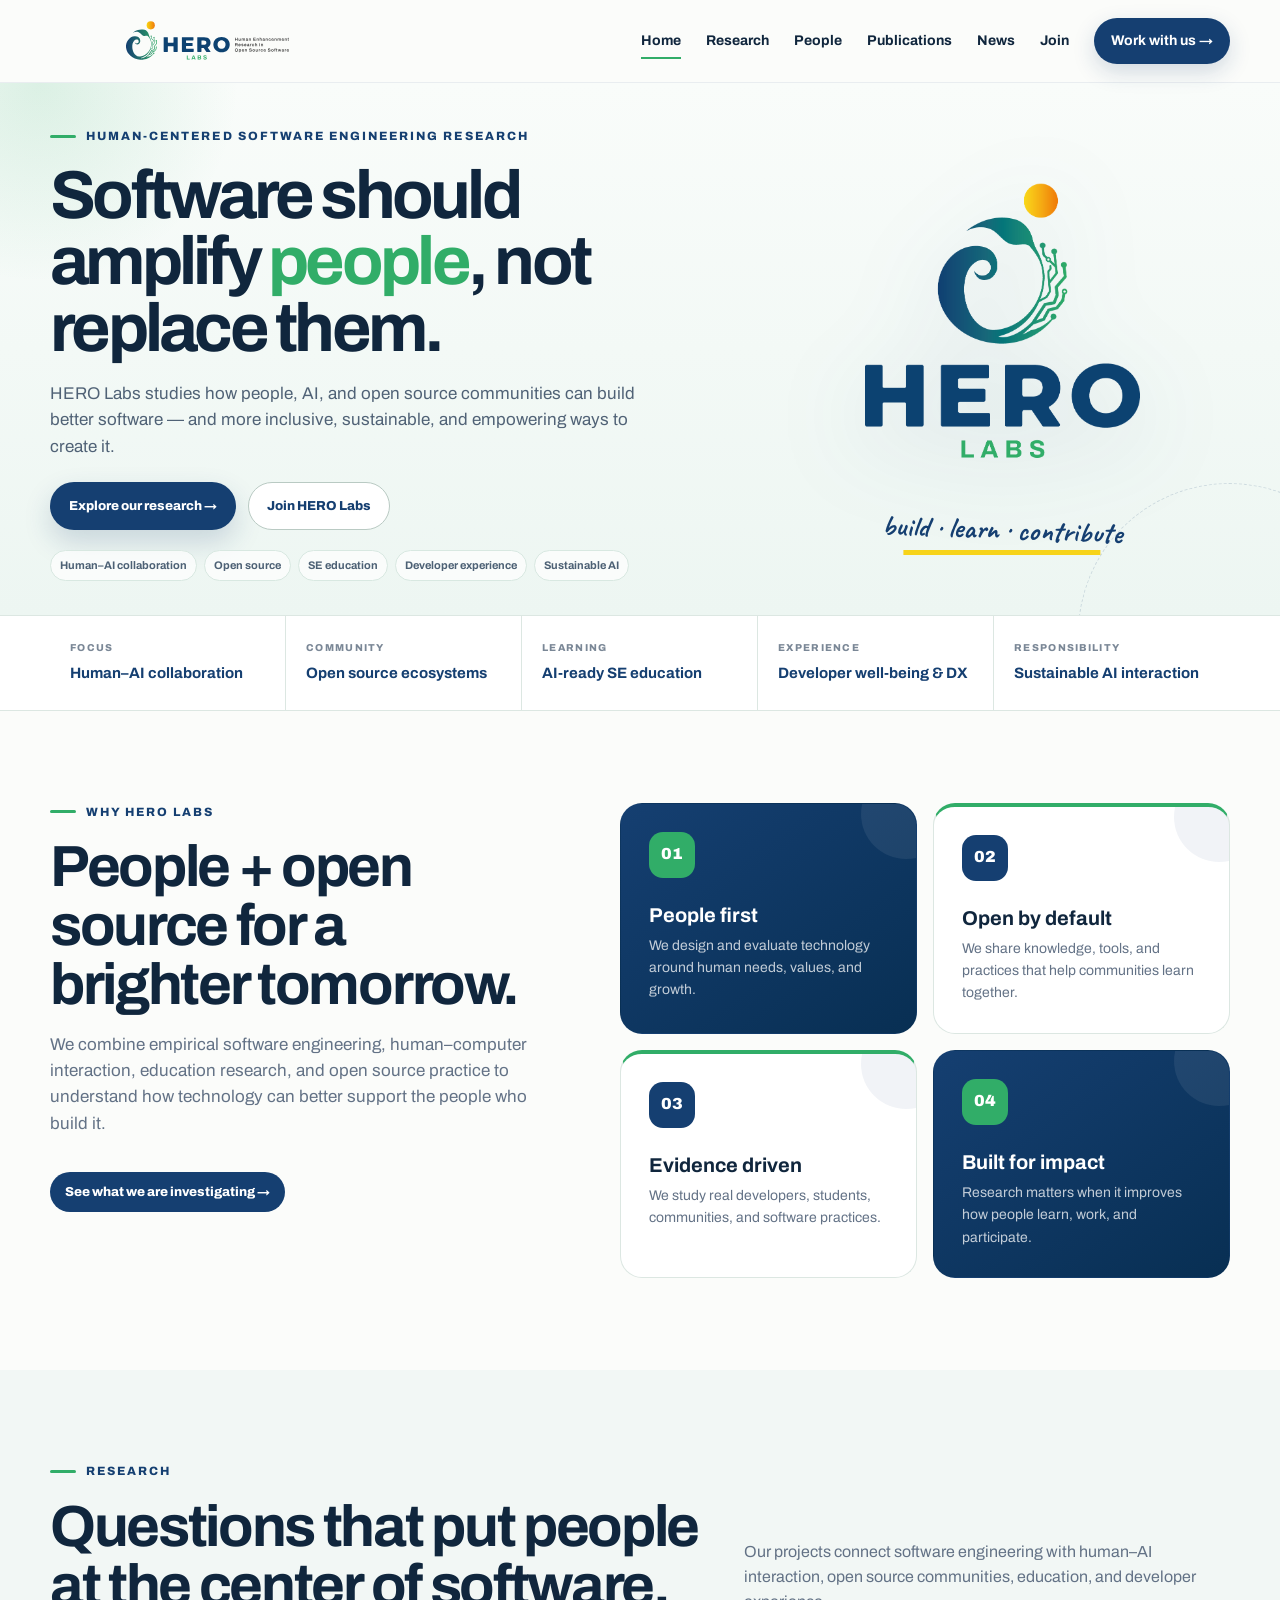
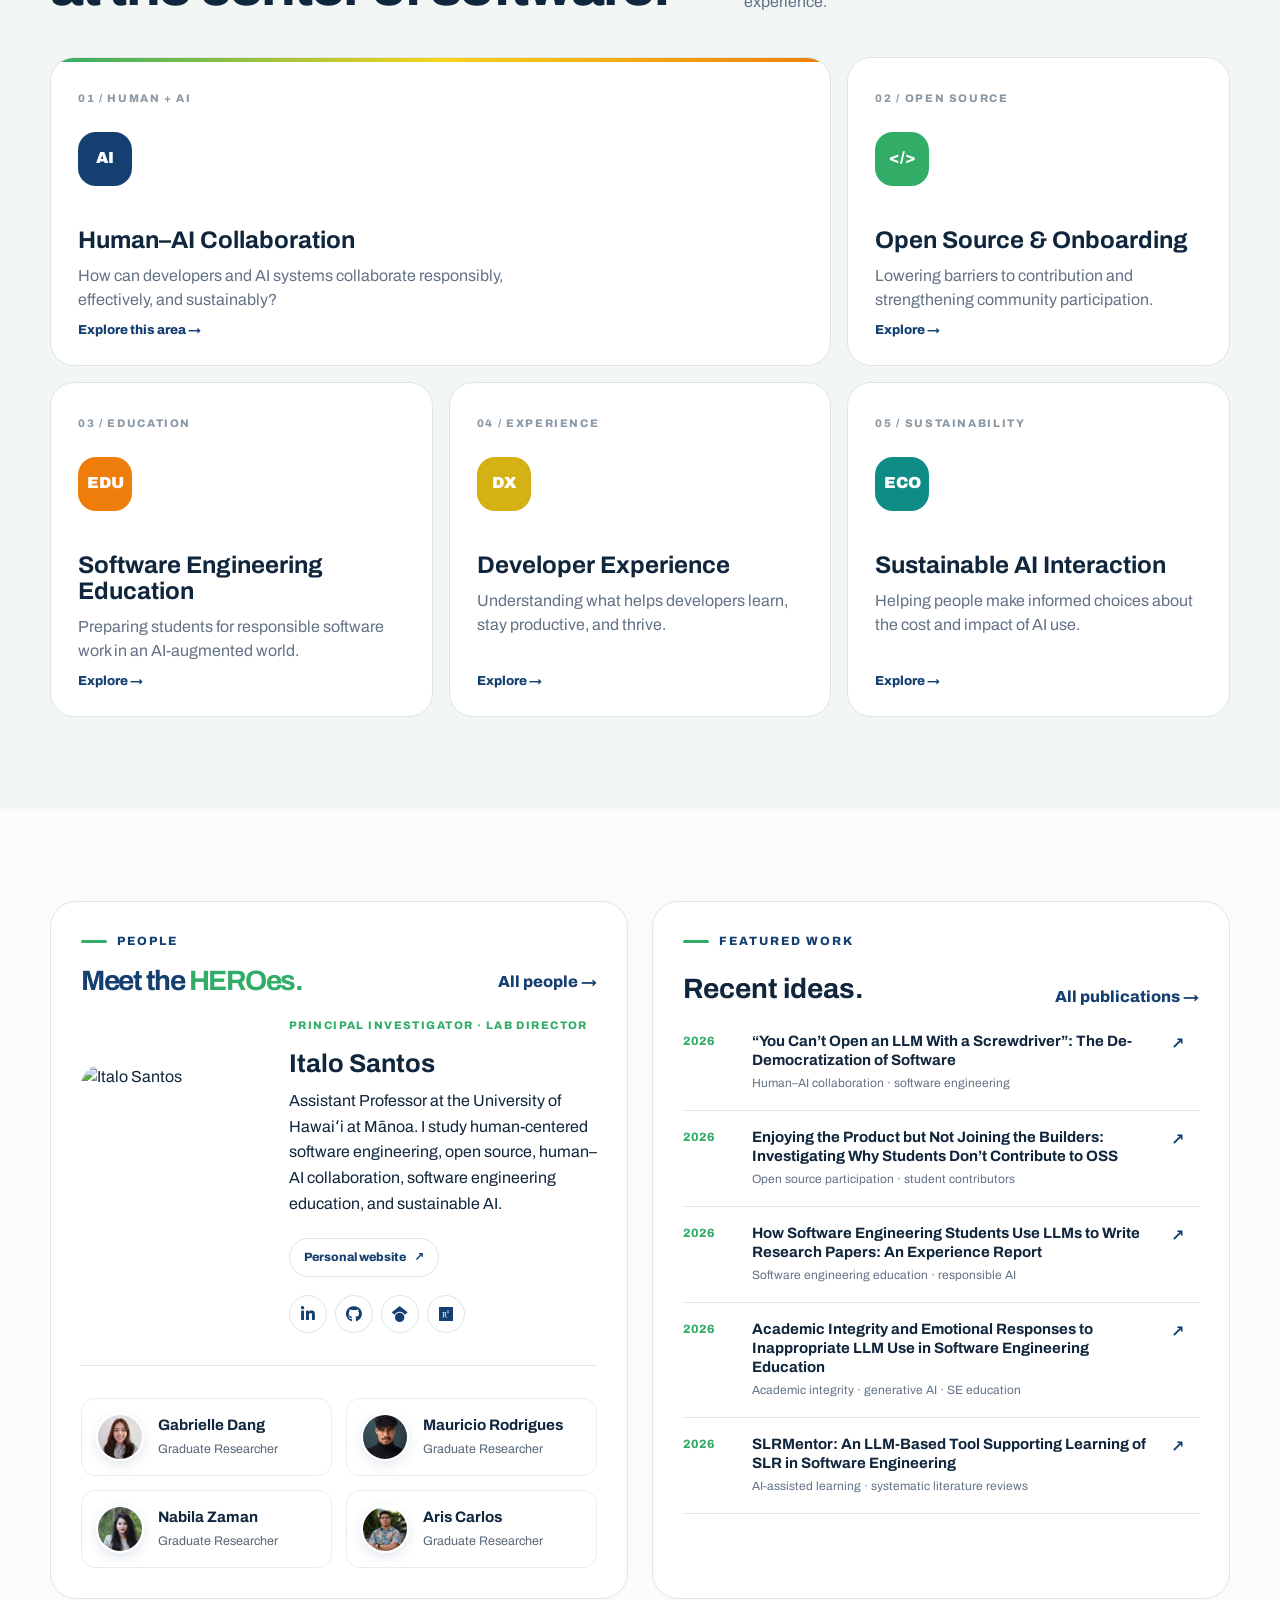
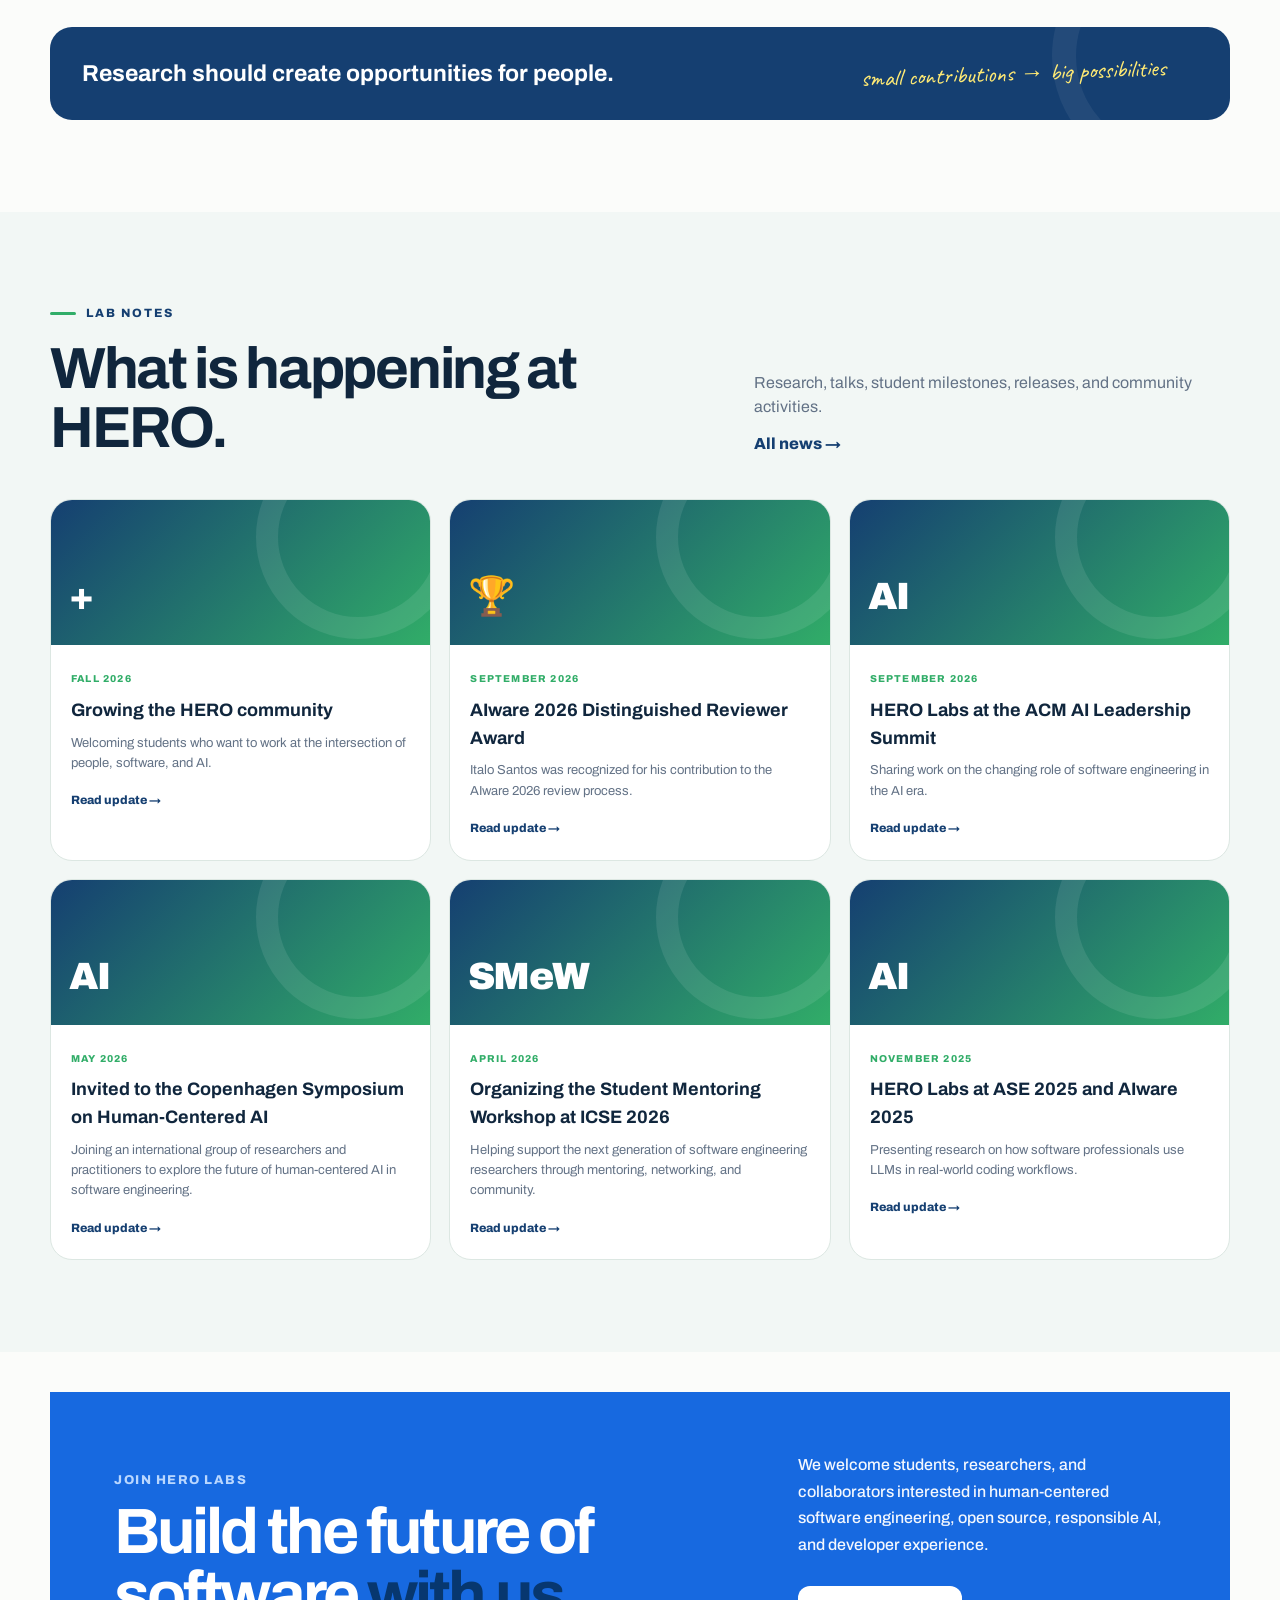
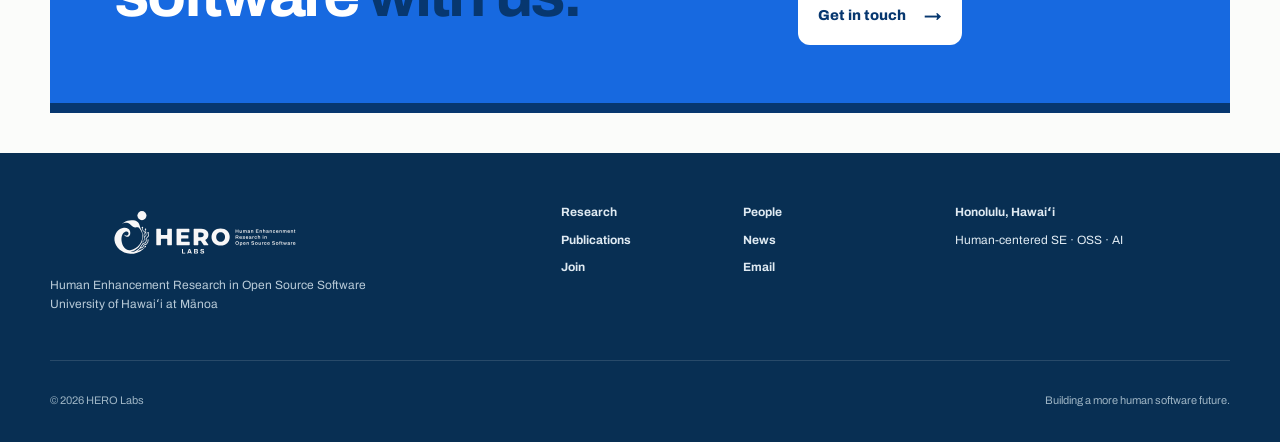
==== index.html @ 9fbf0c76 "Add files via upload" ====
<!doctype html>
<html lang="en">
  <head>
    <meta charset="utf-8">
    <meta
      name="viewport"
      content="width=device-width,initial-scale=1"
    >
    <meta
      name="description"
      content="HERO Labs — Human Enhancement Research in Open Source Software at the University of Hawaiʻi at Mānoa."
    >

    <title>HERO Labs | Human-Centered Software Engineering</title>

    <link rel="preconnect" href="https://fonts.googleapis.com">
    <link rel="preconnect" href="https://fonts.gstatic.com" crossorigin>

    <link
      href="https://fonts.googleapis.com/css2?family=Archivo:wght@400;500;600;700;800;900&family=Caveat:wght@600;700&display=swap"
      rel="stylesheet"
    >

    <link
  rel="stylesheet"
  href="https://cdnjs.cloudflare.com/ajax/libs/font-awesome/6.7.2/css/all.min.css"
>

    <link rel="stylesheet" href="styles.css">
  </head>

  <body>
    <a class="skip-link" href="#main">
      Skip to content
    </a>

    <header class="site-header">
      <div class="shell nav-wrap">
        <a class="brand" href="index.html">
          <img
            src="assets/hero-labs-logo.svg"
            alt="HERO Labs"
          >
        </a>

        <button
          class="nav-toggle"
          aria-expanded="false"
          aria-controls="nav-menu"
        >
          Menu
        </button>

        <nav id="nav-menu" class="nav-menu">
          <a class="active" href="index.html">Home</a>
          <a href="research.html">Research</a>
          <a href="people.html">People</a>
          <a href="publications.html">Publications</a>
          <a href="news.html">News</a>
          <a href="join.html">Join</a>
          <a class="nav-cta" href="join.html">
            Work with us →
          </a>
        </nav>
      </div>
    </header>

    <main id="main">

      <section class="hero">
        <div class="shell hero-grid">
          <div class="reveal">
            <p class="eyebrow">
              Human-centered software engineering research
            </p>

            <h1>
              Software should amplify
              <span class="accent">people</span>,
              not replace them.
            </h1>

            <p class="hero-lead">
              HERO Labs studies how people, AI, and open source communities
              can build better software — and more inclusive, sustainable,
              and empowering ways to create it.
            </p>

            <div class="hero-actions">
              <a
                class="btn btn-primary"
                href="research.html"
              >
                Explore our research →
              </a>

              <a
                class="btn btn-secondary"
                href="join.html"
              >
                Join HERO Labs
              </a>
            </div>

            <div class="hero-tags">
              <span>Human–AI collaboration</span>
              <span>Open source</span>
              <span>SE education</span>
              <span>Developer experience</span>
              <span>Sustainable AI</span>
            </div>
          </div>

          <div class="hero-visual reveal">

  <div class="hero-brand-mark">

    <img
      src="assets/HEROLabs_Vertical-COR.png"
      alt="HERO Labs"
      class="hero-main-logo"
    >

    <div class="scribble">
      build · learn · contribute
    </div>

  </div>

</div>

        </div>
      </section>

      <section class="signal-strip">
        <div class="shell signal-grid">
          <div class="signal">
            <small>Focus</small>
            <strong>Human–AI collaboration</strong>
          </div>

          <div class="signal">
            <small>Community</small>
            <strong>Open source ecosystems</strong>
          </div>

          <div class="signal">
            <small>Learning</small>
            <strong>AI-ready SE education</strong>
          </div>

          <div class="signal">
            <small>Experience</small>
            <strong>Developer well-being & DX</strong>
          </div>

          <div class="signal">
            <small>Responsibility</small>
            <strong>Sustainable AI interaction</strong>
          </div>
        </div>
      </section>

      <section class="section">
        <div class="shell mission-grid">
          <div class="section-copy reveal">
            <p class="eyebrow">
              Why HERO Labs
            </p>

            <h2>
              People + open source for a brighter tomorrow.
            </h2>

            <p>
              We combine empirical software engineering,
              human–computer interaction, education research,
              and open source practice to understand how technology
              can better support the people who build it.
            </p>

            <a
              class="inline-link"
              href="research.html"
            >
              See what we are investigating →
            </a>
          </div>

          <div class="principles reveal">
            <article class="principle">
              <div class="principle-icon">
                01
              </div>

              <h3>People first</h3>

              <p>
                We design and evaluate technology around human needs,
                values, and growth.
              </p>
            </article>

            <article class="principle">
              <div class="principle-icon">
                02
              </div>

              <h3>Open by default</h3>

              <p>
                We share knowledge, tools, and practices that help
                communities learn together.
              </p>
            </article>

            <article class="principle">
              <div class="principle-icon">
                03
              </div>

              <h3>Evidence driven</h3>

              <p>
                We study real developers, students, communities,
                and software practices.
              </p>
            </article>

            <article class="principle">
              <div class="principle-icon">
                04
              </div>

              <h3>Built for impact</h3>

              <p>
                Research matters when it improves how people learn,
                work, and participate.
              </p>
            </article>
          </div>
        </div>
      </section>

      <section class="section alt">
        <div class="shell">
          <div class="section-heading reveal">
            <div>
              <p class="eyebrow">
                Research
              </p>

              <h2>
                Questions that put people at the center of software.
              </h2>
            </div>

            <p class="section-intro">
              Our projects connect software engineering with
              human–AI interaction, open source communities,
              education, and developer experience.
            </p>
          </div>

          <div class="research-grid">
            <article class="research-card wide reveal">
              <div class="card-line"></div>

              <span class="index">
                01 / HUMAN + AI
              </span>

              <div class="symbol">
                AI
              </div>

              <h3>
                Human–AI Collaboration
              </h3>

              <p>
                How can developers and AI systems collaborate responsibly, effectively, and sustainably?
              </p>

              <p>
                <br>
              </p>

              <a href="research.html#human-ai">
                Explore this area →
              </a>
            </article>

            <article class="research-card reveal">
              <span class="index">
                02 / OPEN SOURCE
              </span>

              <div class="symbol">
                &lt;/&gt;
              </div>

              <h3>
                Open Source & Onboarding
              </h3>

              <p>
                Lowering barriers to contribution and strengthening
                community participation.
              </p>

              <a href="research.html#oss">
                Explore →
              </a>
            </article>

            <article class="research-card reveal">
              <span class="index">
                03 / EDUCATION
              </span>

              <div class="symbol">
                EDU
              </div>

              <h3>
                Software Engineering Education
              </h3>

              <p>
                Preparing students for responsible software work
                in an AI-augmented world.
              </p>

              <p>
                <br>
              </p>

              <a href="research.html#education">
                Explore →
              </a>
            </article>

            <article class="research-card reveal">
              <span class="index">
                04 / EXPERIENCE
              </span>

              <div class="symbol">
                DX
              </div>

              <h3>
                Developer Experience
              </h3>

              <p>
                Understanding what helps developers learn,
                stay productive, and thrive.
              </p>

              <a href="research.html#dx">
                Explore →
              </a>
            </article>

            <article class="research-card reveal">
              <span class="index">
                05 / SUSTAINABILITY
              </span>

              <div class="symbol">
                ECO
              </div>

              <h3>
                Sustainable AI Interaction
              </h3>

              <p>
                Helping people make informed choices about the cost
                and impact of AI use.
              </p>

              <a href="research.html#sustainable-ai">
                Explore →
              </a>
            </article>
          </div>
        </div>
      </section>



      <section class="section">
  <div class="shell community-grid">

    <!-- PEOPLE -->
    <section class="panel reveal">

      <div class="panel-head">
        <div>
          <p class="eyebrow">
            People
          </p>

          <h2 class="people-hero-title">
  Meet the <span class="hero-highlight">HEROes.</span>
</h2>
        </div>

        <a
          class="inline-link"
          href="people.html"
        >
          All people →
        </a>
      </div>


      <!-- FEATURED PI -->
<article class="pi-feature">

  <div class="pi-photo">
    <img
      src="images/italo.jpg"
      alt="Italo Santos"
    >
  </div>

  <div class="pi-info">

    <p class="team-label">
  Principal Investigator · Lab Director
</p>

    <h3>
      Italo Santos
    </h3>

    <p>
      Assistant Professor at the University of Hawaiʻi at Mānoa.
      I study human-centered software engineering, open source,
      human–AI collaboration, software engineering education,
      and sustainable AI.
    </p>

    <!-- PROFILE LINKS -->
    <div class="team-pi-profile-links">

      <a
        class="team-pi-site-link"
        href="https://sites.google.com/view/italo-santos/home"
        target="_blank"
        rel="noopener"
      >
        Personal website
        <span>↗</span>
      </a>


      <div class="team-social-links">

  <!-- LINKEDIN -->
  <a
    href="https://www.linkedin.com/in/italo-santos07/"
    target="_blank"
    rel="noopener"
    aria-label="Italo Santos on LinkedIn"
    title="LinkedIn"
  >
    <i class="fa-brands fa-linkedin-in"></i>
  </a>

  <!-- GITHUB -->
  <a
    href="https://github.com/italo-07"
    target="_blank"
    rel="noopener"
    aria-label="Italo Santos on GitHub"
    title="GitHub"
  >
    <i class="fa-brands fa-github"></i>
  </a>

  <!-- GOOGLE SCHOLAR -->
  <a
    href="https://scholar.google.com/citations?user=miVfClIAAAAJ"
    target="_blank"
    rel="noopener"
    aria-label="Italo Santos on Google Scholar"
    title="Google Scholar"
  >
    <i class="fa-brands fa-google-scholar"></i>
  </a>

  <!-- RESEARCHGATE -->
  <a
    href="https://www.researchgate.net/profile/Italo-Santos-5"
    target="_blank"
    rel="noopener"
    aria-label="Italo Santos on ResearchGate"
    title="ResearchGate"
  >
    <i class="fa-brands fa-researchgate"></i>
  </a>

</div>

  </div>

</article>


      <!-- STUDENTS -->
      <div class="team-grid">

        <article class="team-member">

  <div class="team-member-photo">
    <img
      src="images/gabrielle.jpeg"
      alt="Gabrielle Dang"
    >
  </div>

  <div>
    <h3>
      Gabrielle Dang
    </h3>

    <p>
      Graduate Researcher
    </p>
  </div>

</article>


        <article class="team-member">
          <div class="team-member-photo">
    <img
      src="images/mauricio.png"
      alt="Mauricio Rodrigues"
    >
  </div>

          <div>
            <h3>
              Mauricio Rodrigues
            </h3>

            <p>
              Graduate Researcher
            </p>
          </div>
        </article>


        <article class="team-member">

  <div class="team-member-photo">
    <img
      src="images/nabila.jpeg"
      alt="Nabila Zaman"
    >
  </div>

  <div>
    <h3>
      Nabila Zaman
    </h3>

    <p>
      Graduate Researcher
    </p>
  </div>

</article>


        <article class="team-member">

  <div class="team-member-photo">
    <img
      src="images/aris.jpeg"
      alt="Aris Carlos"
    >
  </div>

  <div>
    <h3>
      Aris Carlos
    </h3>

    <p>
      Graduate Researcher
    </p>
  </div>

</article>

      </div>

    </section>


    <!-- FEATURED WORK 
    <section class="panel reveal">

      <div class="panel-head">
        <div>
          <p class="eyebrow">
            Featured work
          </p>

          <h2>
            Recent ideas.
          </h2>
        </div>

        <a
          class="inline-link"
          href="publications.html"
        >
          All publications →
        </a>
      </div>


      <div class="pub-list">

        <article>
          <span class="pub-year">
            2026
          </span>

          <div>
            <h3>
              “You Can’t Open an LLM With a Screwdriver”:
              The De-Democratization of Software
            </h3>

            <p>
              Human–AI collaboration · software engineering
            </p>
          </div>

          <a
            class="arrow"
            href="https://arxiv.org/abs/2608.24720"
            target="_blank"
            rel="noopener"
          >
            ↗
          </a>
        </article>


        <article>
          <span class="pub-year">
            2026
          </span>

          <div>
            <h3>
              Enjoying the Product but Not Joining the Builders
            </h3>

            <p>
              Open source participation · student contributors
            </p>
          </div>

          <span class="arrow">
            ↗
          </span>
        </article>


        <article>
          <span class="pub-year">
            2026
          </span>

          <div>
            <h3>
              How Software Engineering Students Use LLMs
              to Write Research Papers
            </h3>

            <p>
              Software engineering education · responsible AI
            </p>
          </div>

          <span class="arrow">
            ↗
          </span>
        </article>

      </div>

    </section> -->
    <!-- FEATURED WORK -->
<section class="panel reveal">

  <div class="panel-head">
    <div>
      <p class="eyebrow">
        Featured work
      </p>

      <h2>
        Recent ideas.
      </h2>
    </div>

    <a
      class="inline-link"
      href="publications.html"
    >
      All publications →
    </a>
  </div>


  <div class="pub-list">

    <article>
      <span class="pub-year">
        2026
      </span>

      <div>
        <h3>
          “You Can’t Open an LLM With a Screwdriver”:
          The De-Democratization of Software
        </h3>

        <p>
          Human–AI collaboration · software engineering
        </p>
      </div>

      <a
        class="arrow"
        href="https://arxiv.org/abs/2608.24720"
        target="_blank"
        rel="noopener"
      >
        ↗
      </a>
    </article>


    <article>
      <span class="pub-year">
        2026
      </span>

      <div>
        <h3>
          Enjoying the Product but Not Joining the Builders:
          Investigating Why Students Don’t Contribute to OSS
        </h3>

        <p>
          Open source participation · student contributors
        </p>
      </div>

      <span class="arrow">
        ↗
      </span>
    </article>


    <article>
      <span class="pub-year">
        2026
      </span>

      <div>
        <h3>
          How Software Engineering Students Use LLMs
          to Write Research Papers: An Experience Report
        </h3>

        <p>
          Software engineering education · responsible AI
        </p>
      </div>

      <span class="arrow">
        ↗
      </span>
    </article>


    <article>
      <span class="pub-year">
        2026
      </span>

      <div>
        <h3>
          Academic Integrity and Emotional Responses
          to Inappropriate LLM Use in Software Engineering Education
        </h3>

        <p>
          Academic integrity · generative AI · SE education
        </p>
      </div>

      <span class="arrow">
        ↗
      </span>
    </article>


    <article>
      <span class="pub-year">
        2026
      </span>

      <div>
        <h3>
          SLRMentor: An LLM-Based Tool Supporting Learning
          of SLR in Software Engineering
        </h3>

        <p>
          AI-assisted learning · systematic literature reviews
        </p>
      </div>

      <span class="arrow">
        ↗
      </span>
    </article>

  </div>

</section>

  </div>


  <div class="shell note-band reveal">
    <strong>
      Research should create opportunities for people.
    </strong>

    <span>
      small contributions → big possibilities
    </span>
  </div>

</section>

      <section class="section alt">
  <div class="shell">

    <div class="section-heading reveal">
      <div>
        <p class="eyebrow">
          Lab notes
        </p>

        <h2>
          What is happening at HERO.
        </h2>
      </div>

      <div>
        <p class="section-intro">
          Research, talks, student milestones,
          releases, and community activities.
        </p>

        <a
          class="inline-link"
          href="news.html"
        >
          All news →
        </a>
      </div>
    </div>


    <div class="news-grid">

      <!-- GROWING HERO -->
  <article class="news-card reveal">

    <div class="news-visual">
      <span>
        +
      </span>
    </div>

    <div class="news-body">

      <time>
        Fall 2026
      </time>

      <h3>
        Growing the HERO community
      </h3>

      <p>
        Welcoming students who want to work at the intersection
        of people, software, and AI.
      </p>

      <a href="news.html#growing-hero">
        Read update →
      </a>

    </div>

  </article>

  <!-- AIWARE DISTINGUISHED REVIEWER AWARD -->
  <article class="news-card reveal">

    <div class="news-visual">
      <span>
        🏆
      </span>
    </div>

    <div class="news-body">

      <time>
        September 2026
      </time>

      <h3>
        AIware 2026 Distinguished Reviewer Award
      </h3>

      <p>
        Italo Santos was recognized for his contribution
        to the AIware 2026 review process.
      </p>

      <a href="news.html#aiware-distinguished-reviewer">
        Read update →
      </a>

    </div>

  </article>


  <!-- ACM AI SUMMIT -->
  <article class="news-card reveal">

    <div class="news-visual">
      <span>
        AI
      </span>
    </div>

    <div class="news-body">

      <time>
        September 2026
      </time>

      <h3>
        HERO Labs at the ACM AI Leadership Summit
      </h3>

      <p>
        Sharing work on the changing role of software
        engineering in the AI era.
      </p>

      <a href="news.html#acm-ai-summit">
        Read update →
      </a>

    </div>

  </article>


  


  


 





  <!-- COPENHAGEN SYMPOSIUM -->
<article class="news-card reveal">

  <div class="news-visual">
    <span>
      AI
    </span>
  </div>

  <div class="news-body">

    <time>
      May 2026
    </time>

    <h3>
      Invited to the Copenhagen Symposium on Human-Centered AI
    </h3>

    <p>
      Joining an international group of researchers and practitioners
      to explore the future of human-centered AI in software engineering.
    </p>

    <a href="news.html#copenhagen-symposium-2026">
      Read update →
    </a>

  </div>

</article>


  <!-- ICSE 2026 SMEW -->
<article class="news-card reveal">

  <div class="news-visual">
    <span>
      SMeW
    </span>
  </div>

  <div class="news-body">

    <time>
      April 2026
    </time>

    <h3>
      Organizing the Student Mentoring Workshop at ICSE 2026
    </h3>

    <p>
      Helping support the next generation of
      software engineering researchers through mentoring,
      networking, and community.
    </p>

    <a href="news.html#icse-2026-smew">
      Read update →
    </a>

  </div>

</article>


  <article class="news-card reveal">

  <div class="news-visual">
    <span>
      AI
    </span>
  </div>

  <div class="news-body">

    <time>
      November 2025
    </time>

    <h3>
      HERO Labs at ASE 2025 and AIware 2025
    </h3>

    <p>
      Presenting research on how software professionals
      use LLMs in real-world coding workflows.
    </p>

    <a href="news.html#ase-aiware-2025">
      Read update →
    </a>

  </div>

</article>

</div>

  </div>
</section>

      <section class="section join-section">
  <div class="shell">

    <div class="join-banner reveal">

      <div class="join-banner-title">
        <p class="join-eyebrow">
          Join HERO Labs
        </p>

        <h2>
          Build the future of
          <br>
          software <span>with us.</span>
        </h2>
      </div>


      <div class="join-banner-content">

        <p>
          We welcome students, researchers, and collaborators
          interested in human-centered software engineering,
          open source, responsible AI, and developer experience.
        </p>

        <a
          class="join-banner-button"
          href="join.html"
        >
          Get in touch
          <span>→</span>
        </a>

      </div>

    </div>

  </div>
</section>

    </main>

    <footer class="site-footer">
      <div class="shell footer-grid">

        <div class="footer-brand">
          <img
            src="assets/hero-labs-logo-negative.svg"
            alt="HERO Labs"
          >

          <p>
            Human Enhancement Research in Open Source Software
            <br>
            University of Hawaiʻi at Mānoa
          </p>
        </div>

        <nav class="footer-nav">
          <a href="research.html">Research</a>
          <a href="people.html">People</a>
          <a href="publications.html">Publications</a>
          <a href="news.html">News</a>
          <a href="join.html">Join</a>
          <a href="mailto:isantos3@hawaii.edu">Email</a>
        </nav>

        <div class="footer-contact">
          <strong>
            Honolulu, Hawaiʻi
          </strong>

          <span>
            Human-centered SE · OSS · AI
          </span>
        </div>

      </div>

      <div class="shell footer-bottom">
        <p>
          © 2026 HERO Labs
        </p>

        <p>
          Building a more human software future.
        </p>
      </div>
    </footer>

    <script src="script.js"></script>
  </body>
</html>
---- styles.css ----
:root {
  --navy:#153f71;
  --navy-2:#0e4775;
  --navy-3:#082f53;
  --green:#31ad68;
  --teal:#0f8c86;
  --orange:#ef7d0c;
  --yellow:#f7d31a;
  --ink:#10263d;
  --muted:#637286;
  --paper:#fbfcfa;
  --mist:#eef5f2;
  --line:#dce7e2;
  --white:#fff;
  --shadow:0 18px 60px rgba(21,63,113,.11);
  --radius:26px;
  --shell:min(1180px, calc(100% - 40px));
}

* {
  box-sizing:border-box
}

html {
  scroll-behavior:smooth
}

body {
  margin:0;
  font-family:"Archivo",system-ui,-apple-system,BlinkMacSystemFont,"Segoe UI",sans-serif;
  color:var(--ink);
  background:var(--paper);
  line-height:1.55
}

a {
  color:inherit;
  text-decoration:none
}

img {
  display:block;
  max-width:100%
}

button,input,textarea {
  font:inherit
}

.shell {
  width:var(--shell);
  margin-inline:auto
}

.skip-link {
  position:absolute;
  left:-9999px;
  top:10px
}

.skip-link:focus {
  left:10px;
  z-index:1000;
  background:#fff;
  padding:10px 14px;
  border-radius:10px
}

.site-header {
  position:sticky;
  top:0;
  z-index:100;
  background:rgba(251,252,250,.94);
  backdrop-filter:blur(18px);
  border-bottom:1px solid rgba(21,63,113,.08)
}

.nav-wrap {
  height:82px;
  display:flex;
  align-items:center;
  justify-content:space-between;
  gap:24px
}

.brand img {
  width:315px;
  max-height:54px
}

.nav-menu {
  display:flex;
  align-items:center;
  gap:25px;
  font-size:14px;
  font-weight:700
}

.nav-menu a {
  position:relative;
  padding:11px 0
}

.nav-menu a:not(.nav-cta)::after {
  content:"";
  position:absolute;
  left:0;
  right:100%;
  bottom:4px;
  height:2px;
  background:var(--green);
  transition:.25s
}

.nav-menu a:hover::after,.nav-menu a.active::after {
  right:0
}

.nav-cta {
  padding:12px 17px!important;
  background:var(--navy);
  color:#fff;
  border-radius:999px;
  box-shadow:0 8px 22px rgba(21,63,113,.18)
}

.nav-toggle {
  display:none;
  border:1px solid var(--line);
  background:white;
  border-radius:12px;
  padding:9px 12px;
  font-weight:700
}

.hero {
  position:relative;
  overflow:hidden;
  padding:44px 0 34px;
  background:linear-gradient(180deg,#f9fcfa 0%,#edf6f2 100%)
}

.hero::before {
  content:"";
  position:absolute;
  width:420px;
  height:420px;
  border-radius:50%;
  background:radial-gradient(circle,rgba(49,173,104,.15),transparent 67%);
  left:-170px;
  top:-210px
}

.hero::after {
  content:"";
  position:absolute;
  width:300px;
  height:300px;
  border-radius:50%;
  border:1px dashed rgba(21,63,113,.16);
  right:-100px;
  bottom:-170px
}

.hero-grid {
  display:grid;
  grid-template-columns:1.2fr .8fr;
  gap:42px;
  align-items:center;
  position:relative
}

.eyebrow {
  display:flex;
  align-items:center;
  gap:10px;
  margin:0 0 16px;
  font-size:12px;
  font-weight:800;
  letter-spacing:.17em;
  text-transform:uppercase;
  color:var(--navy)
}

.eyebrow::before {
  content:"";
  width:26px;
  height:3px;
  border-radius:5px;
  background:var(--green)
}

.eyebrow.light {
  color:#dff5e8
}

.hero h1 {
  font-size:clamp(44px,5.3vw,68px);
  line-height:.98;
  letter-spacing:-.055em;
  margin:0;
  max-width:700px
}

.hero h1 .accent {
  color:var(--green)
}

.hero-lead {
  font-size:17px;
  color:#506276;
  max-width:620px;
  margin:20px 0 22px
}

.hero-actions {
  display:flex;
  gap:12px;
  flex-wrap:wrap
}

.btn {
  display:inline-flex;
  align-items:center;
  justify-content:center;
  gap:10px;
  border-radius:999px;
  padding:13px 18px;
  font-weight:800;
  font-size:13px;
  border:1px solid transparent;
  transition:.2s
}

.btn:hover {
  transform:translateY(-2px)
}

.btn-primary {
  background:var(--navy);
  color:white;
  box-shadow:0 12px 28px rgba(21,63,113,.18)
}

.btn-secondary {
  background:white;
  border-color:#b9cac3;
  color:var(--navy)
}

.btn-green {
  background:var(--green);
  color:#062b1a
}

.hero-tags {
  display:flex;
  flex-wrap:wrap;
  gap:7px;
  margin-top:20px
}

.hero-tags span {
  font-size:11px;
  font-weight:700;
  color:#4d6175;
  background:rgba(255,255,255,.7);
  border:1px solid #d8e8e1;
  border-radius:999px;
  padding:6px 9px
}

.hero-visual {
  position:relative;
  width:100%;
  max-width:500px;
  justify-self:end
}

.hero-visual img {
  width:100%;
  max-height:340px;
  object-fit:contain;
  filter:drop-shadow(0 20px 45px rgba(21,63,113,.13))
}

.scribble {
  position:absolute;
  right:5%;
  top:4%;
  transform:rotate(4deg);
  font-family:"Caveat",cursive;
  font-size:24px;
  font-weight:700;
  color:var(--navy);
  line-height:1.03
}

.scribble::after {
  content:"";
  display:block;
  width:80%;
  height:4px;
  background:var(--yellow);
  margin-top:5px;
  transform:rotate(-3deg)
}

.signal-strip {
  background:#fff;
  border-block:1px solid var(--line)
}

.signal-grid {
  display:grid;
  grid-template-columns:repeat(5,1fr)
}

.signal {
  padding:24px 20px;
  border-right:1px solid var(--line)
}

.signal:last-child {
  border-right:0
}

.signal small {
  display:block;
  font-size:10px;
  font-weight:800;
  letter-spacing:.13em;
  text-transform:uppercase;
  color:#7a8796;
  margin-bottom:5px
}

.signal strong {
  font-size:15px;
  color:var(--navy)
}

.section {
  padding:92px 0
}

.section.alt {
  background:#f2f7f5
}

.section-heading {
  display:flex;
  justify-content:space-between;
  gap:40px;
  align-items:end;
  margin-bottom:42px
}

.section-heading h2,.section-copy h2,.page-hero h1 {
  font-size:clamp(34px,4.8vw,58px);
  line-height:1.02;
  letter-spacing:-.04em;
  margin:0
}

.section-intro {
  max-width:520px;
  color:var(--muted);
  margin:0
}

.mission-grid {
  display:grid;
  grid-template-columns:.9fr 1.1fr;
  gap:70px;
  align-items:start
}

.section-copy p:not(.eyebrow) {
  font-size:17px;
  color:var(--muted);
  max-width:610px
}

.inline-link {
  display:inline-flex;
  gap:7px;
  align-items:center;
  margin-top:12px;
  font-weight:800;
  color:var(--navy)
}

/* =========================
   WHY HERO LABS / PRINCIPLES
   ========================= */

.principles {
  display: grid;
  grid-template-columns: repeat(2, 1fr);

  gap: 16px;
}


/* BASE CARD */

.principle {
  position: relative;
  overflow: hidden;

  min-height: 180px;

  padding: 28px;

  background: #fff;

  border: 1px solid var(--line);
  border-radius: 22px;

  transition:
    transform 0.25s ease,
    box-shadow 0.25s ease;
}

.principle:hover {
  transform: translateY(-4px);

  box-shadow: var(--shadow);
}


/* DECORATIVE CIRCLE */

.principle::after {
  content: "";

  position: absolute;

  width: 90px;
  height: 90px;

  right: -35px;
  top: -35px;

  border-radius: 50%;

  background: rgba(21, 63, 113, 0.06);
}


/* NUMBER */

.principle-icon {
  display: grid;
  place-items: center;

  width: 46px;
  height: 46px;

  margin-bottom: 26px;

  border-radius: 14px;

  background: var(--navy);
  color: #fff;

  font-size: 16px;
  font-weight: 900;
}


/* TITLES */

.principle h3 {
  margin: 0 0 8px;

  color: var(--ink);

  font-size: 20px;
  line-height: 1.15;
}


/* DESCRIPTION */

.principle p {
  margin: 0;

  color: var(--muted);

  font-size: 14px;
  line-height: 1.6;
}


/* =========================
   DARK BLUE CARDS
   ========================= */

.principle:nth-child(1),
.principle:nth-child(4) {
  background: linear-gradient(
    145deg,
    var(--navy),
    var(--navy-3)
  );

  border-color: transparent;
}


/* Decorative circle on dark cards */

.principle:nth-child(1)::after,
.principle:nth-child(4)::after {
  background: rgba(255, 255, 255, 0.07);
}


/* Number on dark cards */

.principle:nth-child(1) .principle-icon,
.principle:nth-child(4) .principle-icon {
  background: var(--green);

  color: #fff;
}


/* Text on dark cards */

.principle:nth-child(1) h3,
.principle:nth-child(4) h3 {
  color: #fff;
}

.principle:nth-child(1) p,
.principle:nth-child(4) p {
  color: rgba(255, 255, 255, 0.75);
}


/* =========================
   WHITE CARD ACCENTS
   ========================= */

.principle:nth-child(2),
.principle:nth-child(3) {
  border-top: 4px solid var(--green);
}


/* =========================
   MISSION TEXT
   ========================= */

.section-copy h2 {
  color: var(--ink);
}

.section-copy .inline-link {
  display: inline-flex;
  align-items: center;

  margin-top: 18px;

  padding: 10px 15px;

  background: var(--navy);
  color: #fff;

  border-radius: 999px;

  font-size: 13px;
  font-weight: 800;

  transition:
    background 0.2s ease,
    transform 0.2s ease;
}

.section-copy .inline-link:hover {
  background: var(--navy-3);

  transform: translateY(-2px);
}


/* =========================
   MOBILE
   ========================= */

@media (max-width: 650px) {

  .principles {
    grid-template-columns: 1fr;
  }

  .principle {
    min-height: auto;

    padding: 24px;
  }

}

.research-grid {
  display:grid;
  grid-template-columns:repeat(12,1fr);
  gap:16px
}

.research-card {
  grid-column:span 4;
  background:#fff;
  border:1px solid var(--line);
  border-radius:24px;
  padding:27px;
  min-height:270px;
  position:relative;
  overflow:hidden;
  transition:.25s
}

.research-card:hover {
  transform:translateY(-5px);
  box-shadow:var(--shadow)
}

.research-card.wide {
  grid-column:span 8
}

.research-card .index {
  font-size:11px;
  letter-spacing:.15em;
  font-weight:800;
  color:#8b99a5
}

.research-card .symbol {
  width:54px;
  height:54px;
  margin:22px 0 42px;
  border-radius:18px;
  display:grid;
  place-items:center;
  font-weight:900;
  color:#fff;
  background:var(--navy)
}

.research-card:nth-child(2) .symbol {
  background:var(--green)
}

.research-card:nth-child(3) .symbol {
  background:var(--orange)
}

.research-card:nth-child(4) .symbol {
  background:#d4b214
}

.research-card:nth-child(5) .symbol {
  background:var(--teal)
}

.research-card h3 {
  font-size:24px;
  line-height:1.08;
  margin:0 0 10px
}

.research-card p {
  margin:0;
  color:var(--muted);
  max-width:500px
}

.research-card a {
  position:absolute;
  left:27px;
  bottom:25px;
  color:var(--navy);
  font-weight:800;
  font-size:13px
}

.research-card .card-line {
  position:absolute;
  height:4px;
  left:0;
  right:0;
  top:0;
  background:linear-gradient(90deg,var(--green),var(--yellow),var(--orange))
}

.community-grid {
  display:grid;
  grid-template-columns:1fr 1fr;
  gap:24px
}

.panel {
  background:white;
  border:1px solid var(--line);
  border-radius:var(--radius);
  padding:30px
}

.panel-head {
  display:flex;
  justify-content:space-between;
  align-items:end;
  gap:20px;
  margin-bottom:22px
}

.panel-head h2 {
  font-size:28px;
  margin:0
}

.people-grid {
  display:grid;
  grid-template-columns:repeat(5,1fr);
  gap:14px
}

.person {
  text-align:center
}

.avatar {
  width:76px;
  height:76px;
  margin:0 auto 12px;
  border-radius:50%;
  display:grid;
  place-items:center;
  background:linear-gradient(145deg,#d8efe4,#e8f2fb);
  border:4px solid white;
  box-shadow:0 7px 22px rgba(21,63,113,.12);
  color:var(--navy);
  font-weight:900
}

.person h3 {
  font-size:14px;
  margin:0 0 3px
}

.person p {
  font-size:11px;
  color:var(--muted);
  margin:0
}

.pub-list article {
  display:grid;
  grid-template-columns:56px 1fr 28px;
  gap:13px;
  align-items:start;
  padding:17px 0;
  border-bottom:1px solid var(--line)
}

.pub-list article:first-child {
  padding-top:0
}

.pub-year {
  font-size:12px;
  font-weight:800;
  color:var(--green)
}

.pub-list h3 {
  font-size:15px;
  line-height:1.28;
  margin:0 0 4px
}

.pub-list p {
  font-size:12px;
  color:var(--muted);
  margin:0
}

.pub-list .arrow {
  font-weight:900;
  color:var(--navy)
}

.note-band {
  position: relative;
  overflow: hidden;

  display: grid;
  grid-template-columns: 1.2fr auto auto;
  align-items: center;

  gap: 32px;

  margin-top: 28px;
  padding: 28px 32px;

  background: var(--navy);
  color: white;

  border-radius: 22px;
}

.note-band::after {
  content: "";

  position: absolute;
  top: -90px;
  right: -60px;

  width: 190px;
  height: 190px;

  border: 24px solid rgba(255, 255, 255, 0.06);
  border-radius: 50%;
}

.note-band strong {
  position: relative;
  z-index: 1;

  font-size: 23px;
}

.note-band span {
  position: relative;
  z-index: 1;

  font-family: "Caveat", cursive;
  font-size: 24px;

  color: #ffea74;

  transform: rotate(-2deg);

  white-space: nowrap;
}

.note-band-button {
  position: relative;
  z-index: 1;

  white-space: nowrap;
}

@media (max-width: 850px) {

  .note-band {
    grid-template-columns: 1fr;
    gap: 18px;

    padding: 28px;
  }

  .note-band span {
    justify-self: start;
  }

  .note-band-button {
    justify-self: start;
  }

}

.news-grid {
  display:grid;
  grid-template-columns:repeat(3,1fr);
  gap:18px
}

.news-card {
  background:#fff;
  border:1px solid var(--line);
  border-radius:22px;
  overflow:hidden
}

.news-visual {
  height:145px;
  background:linear-gradient(135deg,#153f71,#31ad68);
  display:flex;
  align-items:end;
  padding:18px;
  position:relative;
  overflow:hidden
}

.news-visual::before {
  content:"";
  position:absolute;
  width:160px;
  height:160px;
  border-radius:50%;
  border:22px solid rgba(255,255,255,.09);
  right:-30px;
  top:-65px
}

.news-visual span {
  font-size:38px;
  font-weight:900;
  color:#fff;
  letter-spacing:-.05em
}

.news-body {
  padding:20px
}

.news-body time {
  font-size:10px;
  font-weight:800;
  letter-spacing:.12em;
  text-transform:uppercase;
  color:var(--green)
}

.news-body h3 {
  font-size:18px;
  margin:7px 0 8px
}

.news-body p {
  font-size:13px;
  color:var(--muted);
  margin:0 0 14px
}

.news-body a {
  font-size:12px;
  font-weight:800;
  color:var(--navy)
}

.join-card {
  display:grid;
  grid-template-columns:1fr .9fr;
  background:var(--navy);
  border-radius:36px;
  color:white;
  overflow:hidden;
  min-height:400px
}

.join-copy {
  padding:60px
}

.join-copy h2 {
  font-size:clamp(38px,5vw,62px);
  line-height:1.02;
  letter-spacing:-.045em;
  margin:0 0 18px
}

.join-copy p:not(.eyebrow) {
  color:#d9e6ef;
  max-width:600px;
  font-size:17px
}

.join-actions {
  display:flex;
  gap:12px;
  align-items:center;
  margin-top:27px
}

.btn-light {
  background:white;
  color:var(--navy)
}

.join-link {
  color:#dff5e8;
  font-weight:800;
  font-size:13px
}

.join-art {
  display:grid;
  place-items:center;
  background:linear-gradient(145deg,#0c3a62,#0f5a6e)
}

.join-art img {
  width:92%;
  max-height:330px
}

.page-hero {
  padding:72px 0 58px;
  background:linear-gradient(180deg,#f7fbf9,#edf5f2);
  border-bottom:1px solid var(--line)
}

.page-hero .shell {
  display:grid;
  grid-template-columns:1.05fr .95fr;
  gap:70px;
  align-items:end
}

.page-hero p {
  color:var(--muted);
  font-size:18px;
  max-width:620px
}

.page-note {
  justify-self: end;

  width: max-content;
  max-width: none;

  padding: 22px 24px;

  background: white;

  border: 1px solid var(--line);
  border-radius: 22px;

  box-shadow: var(--shadow);
}

.page-note strong {
  display: block;

  margin-bottom: 7px;

  color: var(--navy);
}

.page-note span {
  display: block;

  white-space: nowrap;

  font-family: "Caveat", cursive;
  font-size: 25px;

  color: var(--green);
}

.project-list {
  display:grid;
  grid-template-columns:repeat(2,1fr);
  gap:18px
}

.project {
  padding:30px;
  background:white;
  border:1px solid var(--line);
  border-radius:24px
}

.project small {
  font-weight:800;
  color:var(--green);
  text-transform:uppercase;
  letter-spacing:.12em
}

.project h3 {
  font-size:25px;
  margin:10px 0
}

.project p {
  color:var(--muted);
  margin:0
}

.project-tags {
  display:flex;
  gap:7px;
  flex-wrap:wrap;
  margin-top:18px
}

.project-tags span {
  font-size:11px;
  background:var(--mist);
  border-radius:999px;
  padding:6px 9px;
  color:#4e6574;
  font-weight:700
}

.people-page-grid {
  display:grid;
  grid-template-columns:repeat(3,1fr);
  gap:18px
}

.person-card {
  background:white;
  border:1px solid var(--line);
  border-radius:24px;
  padding:26px
}

.person-card .avatar {
  margin:0 0 18px;
  width:92px;
  height:92px
}

.person-card h3 {
  font-size:21px;
  margin:0
}

.person-card .role {
  font-size:12px;
  font-weight:800;
  color:var(--green);
  margin:4px 0 13px
}

.person-card p {
  font-size:14px;
  color:var(--muted);
  margin:0
}

.person-card.featured {
  grid-column:span 2;
  display:grid;
  grid-template-columns:130px 1fr;
  align-items:center;
  background:linear-gradient(135deg,#fff,#f1f7f4)
}

.publications-list {
  display:flex;
  flex-direction:column
}

.publication {
  display:grid;
  grid-template-columns:90px 1fr auto;
  gap:24px;
  padding:28px 0;
  border-bottom:1px solid var(--line);
  align-items:start
}

.publication .year {
  font-size:14px;
  font-weight:900;
  color:var(--green)
}

.publication h3 {
  font-size:21px;
  margin:0 0 7px
}

.publication p {
  margin:0;
  color:var(--muted);
  font-size:14px
}

.publication a {
  font-weight:800;
  color:var(--navy);
  font-size:13px
}

.filter-row {
  display:flex;
  gap:8px;
  flex-wrap:wrap;
  margin-bottom:30px
}

.filter-chip {
  border:1px solid var(--line);
  background:#fff;
  border-radius:999px;
  padding:8px 12px;
  font-weight:700;
  font-size:12px;
  color:#526575
}

.join-options {
  display:grid;
  grid-template-columns:repeat(3,1fr);
  gap:18px
}

.join-option {
  padding:28px;
  background:white;
  border:1px solid var(--line);
  border-radius:24px
}

.join-option h3 {
  font-size:22px;
  margin:0 0 9px
}

.join-option p {
  font-size:14px;
  color:var(--muted)
}

.join-option ul {
  padding-left:18px;
  color:var(--muted);
  font-size:13px
}

.contact-card {
  margin-top:30px;
  background:linear-gradient(135deg,var(--navy),var(--navy-2));
  color:#fff;
  border-radius:28px;
  padding:38px;
  display:flex;
  justify-content:space-between;
  align-items:center;
  gap:25px
}

.contact-card p {
  color:#d9e6ef;
  margin:7px 0 0
}

.site-footer {
  background:#082f53;
  color:#dfeaf2;
  padding:50px 0 22px
}

.footer-grid {
  display:grid;
  grid-template-columns:1.2fr .9fr .7fr;
  gap:40px;
  align-items:start
}

.footer-brand img {
  width:310px;
  max-height:60px
}

.footer-brand p {
  font-size:12px;
  color:#b9cbd8;
  margin-top:13px
}

.footer-nav {
  display:grid;
  grid-template-columns:repeat(2,1fr);
  gap:9px;
  font-size:12px;
  font-weight:700
}

.footer-contact {
  display:flex;
  flex-direction:column;
  gap:9px;
  font-size:12px
}

.footer-bottom {
  display:flex;
  justify-content:space-between;
  margin-top:35px;
  padding-top:20px;
  border-top:1px solid rgba(255,255,255,.13);
  font-size:11px;
  color:#9db4c4
}

.reveal {
  opacity:0;
  transform:translateY(16px);
  transition:.55s ease
}

.reveal.visible {
  opacity:1;
  transform:none
}

@media (max-width:980px) {
  .brand img {
    width:260px
  }
  .nav-toggle {
    display:block
  }
  .nav-menu {
    position:absolute;
    top:82px;
    left:20px;
    right:20px;
    background:#fff;
    border:1px solid var(--line);
    border-radius:18px;
    padding:16px;
    box-shadow:var(--shadow);
    display:none;
    flex-direction:column;
    align-items:stretch;
    gap:4px
  }
  .nav-menu.open {
    display:flex
  }
  .nav-menu a {
    padding:10px
  }
  .hero-grid,.mission-grid,.join-card,.page-hero .shell {
    grid-template-columns:1fr
  }
  .hero-visual {
    max-width:720px;
    margin-inline:auto
  }
  .signal-grid {
    grid-template-columns:repeat(2,1fr)
  }
  .signal:nth-child(even) {
    border-right:0
  }
  .research-card,.research-card.wide {
    grid-column:span 6
  }
  .community-grid {
    grid-template-columns:1fr
  }
  .people-grid {
    grid-template-columns:repeat(5,1fr)
  }
  .news-grid,.join-options,.people-page-grid {
    grid-template-columns:repeat(2,1fr)
  }
  .person-card.featured {
    grid-column:span 2
  }
  .footer-grid {
    grid-template-columns:1fr 1fr
  }
  .footer-contact {
    grid-column:span 2;
    flex-direction:row
  }
  .scribble {
    display:none
  }
}

@media (max-width:650px) {
  :root {
    --shell:min(100% - 26px,1180px)
  }
  .nav-wrap {
    height:72px
  }
  .brand img {
    width:220px
  }
  .nav-menu {
    top:72px
  }
  .hero {
    padding:34px 0 30px
  }
  .hero-grid {
    gap:22px
  }
  .hero h1 {
    font-size:42px
  }
  .hero-lead {
    font-size:16px;
    margin:18px 0 20px
  }
  .hero-tags {
    margin-top:18px
  }
  .hero-visual {
    max-width:360px;
    justify-self:center
  }
  .hero-visual img {
    max-height:240px
  }
  .section {
    padding:66px 0
  }
  .section-heading {
    display:block
  }
  .section-heading .section-intro {
    margin-top:16px
  }
  .signal-grid {
    grid-template-columns:1fr
  }
  .signal {
    border-right:0;
    border-bottom:1px solid var(--line)
  }
  .principles {
    grid-template-columns:1fr
  }
  .research-grid {
    display:block
  }
  .research-card {
    margin-bottom:14px;
    min-height:240px
  }
  .community-grid {
    display:block
  }
  .panel {
    margin-bottom:16px
  }
  .people-grid {
    grid-template-columns:repeat(2,1fr)
  }
  .news-grid,.project-list,.join-options,.people-page-grid {
    grid-template-columns:1fr
  }
  .person-card.featured {
    grid-column:auto;
    display:block
  }
  .join-copy {
    padding:40px 28px
  }
  .join-actions,.contact-card,.footer-bottom {
    align-items:flex-start;
    flex-direction:column
  }
  .join-art {
    min-height:260px
  }
  .footer-grid {
    grid-template-columns:1fr
  }
  .footer-contact {
    grid-column:auto
  }
  .page-note {
    justify-self:start
  }
  .publication {
    grid-template-columns:62px 1fr
  }
  .publication a {
    grid-column:2
  }
}

.profile-avatar {
  overflow: hidden;
  padding: 0;
}

.profile-avatar img {
  width: 100%;
  height: 100%;
  object-fit: cover;
  object-position: center;
  display: block;
}

.person-card.featured .profile-avatar {
  width: 140px;
  height: 140px;
  min-width: 140px;
  border-radius: 50%;
}

/* =========================
PI FEATURE
========================= */
.pi-feature {
  display: grid;
  grid-template-columns: 180px 1fr;
  gap: 28px;
  align-items: center;
  margin-bottom: 32px;
  padding-bottom: 32px;
  border-bottom: 1px solid rgba(0, 0, 0, 0.1);
}

.pi-photo {
  width: 180px;
  height: 220px;
  border-radius: 20px;
  overflow: hidden;
}

.pi-photo img {
  width: 100%;
  height: 100%;
  object-fit: cover;
  object-position: center;
  display: block;
}

.pi-info h3 {
  margin: 6px 0 10px;
  font-size: 1.6rem;
  line-height: 1.1;
}

.pi-info p {
  margin: 0 0 16px;
  line-height: 1.6;
}

.person-label {
  display: inline-block;
  font-size: 0.72rem;
  font-weight: 800;
  letter-spacing: 0.08em;
  text-transform: uppercase;
}

/* =========================
TEAM GRID
========================= */
.team-grid {
  display: grid;
  grid-template-columns: repeat(2, 1fr);
  gap: 14px;
}

.team-member {
  display: flex;
  align-items: center;
  gap: 14px;
  padding: 14px;
  border: 1px solid rgba(0, 0, 0, 0.08);
  border-radius: 14px;
}

.team-avatar {
  display: flex;
  align-items: center;
  justify-content: center;
  width: 48px;
  height: 48px;
  min-width: 48px;
  border-radius: 50%;
  font-weight: 800;
  font-size: 0.8rem;
  background: #f2f2f2;
}

.team-member h3 {
  margin: 0 0 3px;
  font-size: 0.95rem;
}

.team-member p {
  margin: 0;
  font-size: 0.78rem;
  opacity: 0.7;
}

/* =========================
RESPONSIVE
========================= */
@media (max-width: 700px) {
  .pi-feature {
    grid-template-columns: 1fr;
  }
  .pi-photo {
    width: 100%;
    height: 320px;
  }
  .team-grid {
    grid-template-columns: 1fr;
  }
}

/* =========================
NEWS PAGE
========================= */
.news-page-list {
  display: flex;
  flex-direction: column;
}

.news-post {
  display: grid;
  grid-template-columns: 170px 1fr;
  gap: 50px;
  padding: 55px 0;
  border-bottom: 1px solid rgba(0, 0, 0, 0.12);
}

.news-post:first-child {
  padding-top: 0;
}

.news-post-meta {
  display: flex;
  flex-direction: column;
  gap: 10px;
}

.news-category {
  font-size: 0.75rem;
  font-weight: 800;
  letter-spacing: 0.1em;
  text-transform: uppercase;
}

.news-post-meta time {
  font-size: 0.9rem;
  opacity: 0.6;
}

.news-post-content {
  max-width: 750px;
}

.news-post-content h2 {
  margin-top: 0;
  margin-bottom: 18px;
  font-size: clamp(1.7rem, 3vw, 2.5rem);
  line-height: 1.1;
}

.news-post-content p {
  font-size: 1rem;
  line-height: 1.7;
}

.news-post-content .inline-link {
  display: inline-block;
  margin-top: 14px;
}

/* Anchor offset for sticky navigation */
.news-post {
  scroll-margin-top: 120px;
}

/* MOBILE */
@media (max-width: 700px) {
  .news-post {
    grid-template-columns: 1fr;
    gap: 18px;
    padding: 40px 0;
  }
}

/* =========================
JOIN BANNER
========================= */
.join-section {
  padding-top: 40px;
  padding-bottom: 40px;
}

.join-banner {
  position: relative;
  display: grid;
  grid-template-columns: 1.25fr 0.75fr;
  align-items: center;
  gap: 70px;
  padding: 60px 64px 68px;
  background: #1769e0;
  color: #fff;
  overflow: hidden;
}

/* blue strip along bottom */
.join-banner::after {
  content: "";
  position: absolute;
  left: 0;
  right: 0;
  bottom: 0;
  height: 10px;
  background: #07376f;
}

/* =========================
LEFT SIDE
========================= */
.join-eyebrow {
  margin: 0 0 10px;
  font-size: 0.8rem;
  font-weight: 800;
  letter-spacing: 0.12em;
  text-transform: uppercase;
  color: #b9d7ff;
}

.join-banner-title h2 {
  margin: 0;
  max-width: 650px;
  font-size: clamp(2.8rem, 5vw, 4.3rem);
  line-height: 0.98;
  letter-spacing: -0.045em;
}

.join-banner-title h2 span {
  color: #07376f;
}

/* =========================
RIGHT SIDE
========================= */
.join-banner-content {
  max-width: 430px;
  justify-self: end;
}

.join-banner-content p {
  margin: 0 0 28px;
  font-size: 1rem;
  font-weight: 500;
  line-height: 1.65;
  color: rgba(255, 255, 255, 0.95);
}

/* =========================
BUTTON
========================= */
.join-banner-button {
  display: inline-flex;
  align-items: center;
  gap: 18px;
  padding: 16px 20px;
  border-radius: 12px;
  background: #fff;
  color: #07376f;
  font-size: 0.9rem;
  font-weight: 800;
  text-decoration: none;
  transition: transform 0.2s ease, box-shadow 0.2s ease;
}

.join-banner-button span {
  font-size: 1.1rem;
  transition: transform 0.2s ease;
}

.join-banner-button:hover {
  transform: translateY(-2px);
  box-shadow: 0 8px 22px rgba(0, 0, 0, 0.12);
}

.join-banner-button:hover span {
  transform: translateX(4px);
}

/* =========================
MOBILE
========================= */
@media (max-width: 850px) {
  .join-banner {
    grid-template-columns: 1fr;
    gap: 32px;
    padding: 45px 35px 52px;
  }
  .join-banner-content {
    justify-self: start;
    max-width: 600px;
  }
}

@media (max-width: 550px) {
  .join-section {
    padding-top: 25px;
    padding-bottom: 25px;
  }
  .join-banner {
    padding: 36px 24px 44px;
  }
  .join-banner-title h2 {
    font-size: 2.5rem;
  }
}

/* =========================
COLLABORATE CARD
========================= */
.collab-card {
  display: grid;
  grid-template-columns: 1fr auto;
  gap: 48px;
  align-items: center;
  padding: 36px 42px;
  background: var(--navy);
  color: white;
  border-radius: 24px;
}

.collab-copy {
  max-width: 760px;
}

.collab-copy .eyebrow {
  margin-bottom: 10px;
}

.collab-copy h2 {
  margin: 0 0 12px;
  font-size: clamp(28px, 3vw, 40px);
  line-height: 1.05;
  letter-spacing: -0.035em;
}

.collab-copy p:not(.eyebrow) {
  max-width: 650px;
  margin: 0;
  color: #d9e6ef;
  font-size: 15px;
  line-height: 1.6;
}

.collab-action {
  display: flex;
  align-items: center;
  justify-content: flex-end;
}

.collab-action .btn {
  white-space: nowrap;
}

/* MOBILE */
@media (max-width: 750px) {
  .collab-card {
    grid-template-columns: 1fr;
    gap: 24px;
    padding: 30px 26px;
  }
  .collab-action {
    justify-content: flex-start;
  }
}

/* =========================
PEOPLE PAGE
========================= */
/* PI FEATURE */
.team-pi-card {
  display: grid;
  grid-template-columns: 210px 1fr;
  gap: 42px;
  align-items: center;
  padding: 38px;
  background: linear-gradient( 135deg, #ffffff, #f1f7f4 );
  border: 1px solid var(--line);
  border-radius: 28px;
}

.team-pi-photo {
  width: 210px;
  height: 250px;
  overflow: hidden;
  border-radius: 22px;
}

.team-pi-photo img {
  width: 100%;
  height: 100%;
  object-fit: cover;
  object-position: center;
  display: block;
}

.team-pi-content {
  max-width: 720px;
}

.team-label {
  margin: 0 0 7px;
  color: var(--green);
  font-size: 11px;
  font-weight: 800;
  letter-spacing: 0.13em;
  text-transform: uppercase;
}

.team-pi-content h2 {
  margin: 0 0 5px;
  color: var(--ink);
  font-size: clamp(32px, 4vw, 46px);
  line-height: 1;
  letter-spacing: -0.035em;
}

.team-pi-title {
  margin: 0 0 18px;
  color: var(--navy);
  font-size: 14px;
  font-weight: 700;
}

.team-pi-description {
  max-width: 680px;
  margin: 0;
  color: var(--muted);
  font-size: 15px;
  line-height: 1.65;
}

/* INTEREST TAGS */
.team-interest-tags {
  display: flex;
  flex-wrap: wrap;
  gap: 7px;
  margin-top: 20px;
}

.team-interest-tags span {
  padding: 6px 10px;
  background: white;
  border: 1px solid var(--line);
  border-radius: 999px;
  color: #526575;
  font-size: 11px;
  font-weight: 700;
}

/* TEAM HEADING */
.team-section-heading {
  margin-top: 55px;
  margin-bottom: 22px;
}

.team-section-heading h2 {
  margin: 0;
  font-size: 30px;
  line-height: 1.1;
  letter-spacing: -0.03em;
}

/* GRADUATE RESEARCHERS */
.team-members-grid {
  display: grid;
  grid-template-columns: repeat(2, 1fr);
  gap: 16px;
}

.team-person-card {
  display: grid;
  grid-template-columns: 72px 1fr;
  gap: 18px;
  align-items: start;
  padding: 24px;
  background: white;
  border: 1px solid var(--line);
  border-radius: 20px;
  transition: transform 0.2s ease, box-shadow 0.2s ease;
}

.team-person-card:hover {
  transform: translateY(-3px);
  box-shadow: var(--shadow);
}

.team-person-avatar {
  display: grid;
  place-items: center;
  width: 64px;
  height: 64px;
  border-radius: 18px;
  background: linear-gradient( 145deg, #d8efe4, #e8f2fb );
  color: var(--navy);
  font-size: 14px;
  font-weight: 900;
}

.team-person-card h3 {
  margin: 1px 0 3px;
  font-size: 18px;
}

.team-role {
  margin: 0 0 9px;
  color: var(--green);
  font-size: 11px;
  font-weight: 800;
  text-transform: uppercase;
  letter-spacing: 0.05em;
}

.team-description {
  margin: 0;
  color: var(--muted);
  font-size: 13px;
  line-height: 1.55;
}

/* FUTURE HERO */
.future-hero-card {
  display: grid;
  grid-template-columns: 58px 1fr auto;
  gap: 20px;
  align-items: center;
  margin-top: 18px;
  padding: 24px 28px;
  background: var(--navy);
  border-radius: 20px;
  color: white;
  transition: transform 0.2s ease;
}

.future-hero-card:hover {
  transform: translateY(-3px);
}

.future-hero-icon {
  display: grid;
  place-items: center;
  width: 52px;
  height: 52px;
  border-radius: 50%;
  background: var(--green);
  color: white;
  font-size: 30px;
  font-weight: 500;
}

.future-hero-card .team-label {
  color: #b9e9cc;
}

.future-hero-content h3 {
  margin: 0 0 4px;
  font-size: 18px;
}

.future-hero-content p {
  margin: 0;
  color: #d9e6ef;
  font-size: 13px;
}

.future-hero-arrow {
  white-space: nowrap;
  font-size: 12px;
  font-weight: 800;
}

/* =========================
RESPONSIVE
========================= */
@media (max-width: 800px) {
  .team-pi-card {
    grid-template-columns: 160px 1fr;
    gap: 28px;
    padding: 28px;
  }
  .team-pi-photo {
    width: 160px;
    height: 200px;
  }
  .team-members-grid {
    grid-template-columns: 1fr;
  }
}

@media (max-width: 600px) {
  .team-pi-card {
    grid-template-columns: 1fr;
    padding: 24px;
  }
  .team-pi-photo {
    width: 100%;
    height: 300px;
  }
  .team-section-heading {
    margin-top: 42px;
  }
  .team-person-card {
    grid-template-columns: 58px 1fr;
    padding: 20px;
  }
  .team-person-avatar {
    width: 54px;
    height: 54px;
  }
  .future-hero-card {
    grid-template-columns: 48px 1fr;
  }
  .future-hero-arrow {
    grid-column: 2;
    margin-top: 4px;
  }
}

.news-post-actions {
  display: flex;
  flex-wrap: wrap;
  gap: 22px;
  align-items: center;
  margin-top: 20px;
}

.news-post-actions .inline-link {
  margin-top: 0;
}

/* =========================
NEWS ARTICLE IMAGE
========================= */
.news-post-image {
  margin: 26px 0 30px;
}

.news-post-image img {
  width: 100%;
  max-height: 480px;
  object-fit: cover;
  object-position: center;
  border-radius: 20px;
  display: block;
}

.news-post-image figcaption {
  margin-top: 10px;
  color: var(--muted);
  font-size: 12px;
  line-height: 1.5;
}

/* NEWS ARTICLE LINKS */
.news-post-actions {
  display: flex;
  flex-wrap: wrap;
  gap: 22px;
  margin-top: 22px;
}

.news-post-actions .inline-link {
  margin-top: 0;
}

@media (max-width: 700px) {
  .news-post-image img {
    max-height: 320px;
    border-radius: 16px;
  }
}

.hero-visual {
  position: relative;
  display: flex;
  align-items: center;
  justify-content: center;
  width: 100%;
  max-width: 520px;
  justify-self: end;
}

.hero-brand-mark {
  display: flex;
  flex-direction: column;
  align-items: center;
  gap: 22px;
  width: 100%;
}

.hero-main-logo {
  width: min(100%, 430px);
  height: auto;
  object-fit: contain;
  filter: none;
}

.scribble {
  position: relative;
  right: auto;
  top: auto;
  transform: rotate(2deg);
  font-family: "Caveat", cursive;
  font-size: 29px;
  font-weight: 700;
  color: var(--navy);
  line-height: 1.03;
}

.scribble::after {
  content: "";
  display: block;
  width: 82%;
  height: 5px;
  margin: 5px auto 0;
  background: var(--yellow);
  transform: rotate(-2deg);
}

.team-pi-links {
  margin-top: 18px;
}

.team-pi-links .inline-link {
  margin-top: 0;
}

.team-pi-site-link {
  display: inline-flex;
  align-items: center;
  padding: 8px 12px;
  border: 1px solid var(--line);
  border-radius: 999px;
  background: #fff;
  color: var(--navy);
  font-size: 12px;
  font-weight: 800;
  transition: 0.2s ease;
}

.team-pi-site-link:hover {
  border-color: var(--green);
  transform: translateY(-1px);
}

/* =========================
PI PROFILE LINKS
========================= */
.team-pi-profile-links {
  display: flex;
  align-items: center;
  flex-wrap: wrap;
  gap: 18px;
  margin-top: 22px;
}

/* PERSONAL WEBSITE */
.team-pi-site-link {
  display: inline-flex;
  align-items: center;
  gap: 8px;
  padding: 9px 14px;
  border: 1px solid var(--line);
  border-radius: 999px;
  background: #fff;
  color: var(--navy);
  font-size: 12px;
  font-weight: 800;
  transition: border-color 0.2s ease, transform 0.2s ease, box-shadow 0.2s ease;
}

.team-pi-site-link:hover {
  border-color: var(--green);
  transform: translateY(-2px);
  box-shadow: 0 6px 16px rgba(21, 63, 113, 0.08);
}

/* SOCIAL ICONS */
.team-social-links {
  display: flex;
  align-items: center;
  gap: 8px;
}

.team-social-links a {
  display: flex;
  align-items: center;
  justify-content: center;
  width: 38px;
  height: 38px;
  border: 1px solid var(--line);
  border-radius: 50%;
  background: #fff;
  color: var(--navy);
  font-size: 16px;
  transition: background 0.2s ease, color 0.2s ease, border-color 0.2s ease, transform 0.2s ease;
}

.team-social-links a:hover {
  background: var(--navy);
  color: #fff;
  border-color: var(--navy);
  transform: translateY(-2px);
}

/* MOBILE */
@media (max-width: 600px) {
  .team-pi-profile-links {
    align-items: flex-start;
    flex-direction: column;
    gap: 14px;
  }
}

/* =========================
TEAM MEMBER PHOTO
========================= */
.team-person-photo {
  width: 72px;
  height: 72px;
  border-radius: 18px;
  overflow: hidden;
  flex-shrink: 0;
  border: 1px solid var(--line);
}

.team-person-photo img {
  width: 100%;
  height: 100%;
  object-fit: cover;
  object-position: center;
  display: block;
}

/* =========================
TEAM MEMBER LINKS
========================= */
.team-person-content {
  min-width: 0;
}

.team-person-links {
  display: flex;
  align-items: center;
  gap: 7px;
  margin-top: 12px;
}

.team-person-links a {
  display: flex;
  align-items: center;
  justify-content: center;
  width: 30px;
  height: 30px;
  border: 1px solid var(--line);
  border-radius: 50%;
  background: #fff;
  color: var(--navy);
  font-size: 13px;
  transition: background 0.2s ease, color 0.2s ease, border-color 0.2s ease, transform 0.2s ease;
}

.team-person-links a:hover {
  background: var(--navy);
  color: #fff;
  border-color: var(--navy);
  transform: translateY(-2px);
}

.people-hero-title {
  margin: 0;

  font-size: clamp(42px, 6vw, 76px);
  line-height: 1;

  color: var(--navy);

  letter-spacing: -0.045em;
}

.people-hero-title .hero-highlight {
  color: var(--green);
}


.team-member-photo {
  width: 48px;
  height: 48px;
  min-width: 48px;

  border-radius: 50%;
  overflow: hidden;

  border: 2px solid #fff;

  box-shadow: 0 4px 12px rgba(21, 63, 113, 0.12);
}

.team-member-photo img {
  width: 100%;
  height: 100%;

  object-fit: cover;
  object-position: center;

  display: block;
}

/* =========================
   SUBPAGE HERO BRAND
   ========================= */

.page-hero-brand {
  display: flex;
  flex-direction: column;
  align-items: center;
  justify-content: center;

  width: 100%;
  max-width: 380px;

  justify-self: end;
}

.page-hero-logo {
  width: 300px;
  max-width: 100%;
  height: auto;

  object-fit: contain;

  filter: none;
}

.page-hero-tagline {
  position: relative;

  margin-top: 18px;

  font-family: "Caveat", cursive;
  font-size: 25px;
  font-weight: 700;

  color: var(--navy);

  line-height: 1;

  transform: rotate(-2deg);
}

.page-hero-tagline::after {
  content: "";

  display: block;

  width: 82%;
  height: 4px;

  margin: 7px auto 0;

  background: var(--yellow);

  transform: rotate(1deg);
}


/* =========================
   RESPONSIVE
   ========================= */

@media (max-width: 980px) {

  .page-hero-brand {
    max-width: 320px;

    justify-self: center;

    margin-top: 16px;
  }

  .page-hero-logo {
    width: 260px;
  }

  .page-hero-tagline {
    font-size: 22px;
  }

}


@media (max-width: 650px) {

  .page-hero-brand {
    max-width: 260px;

    margin-top: 10px;
  }

  .page-hero-logo {
    width: 220px;
  }

  .page-hero-tagline {
    margin-top: 12px;

    font-size: 20px;
  }

}
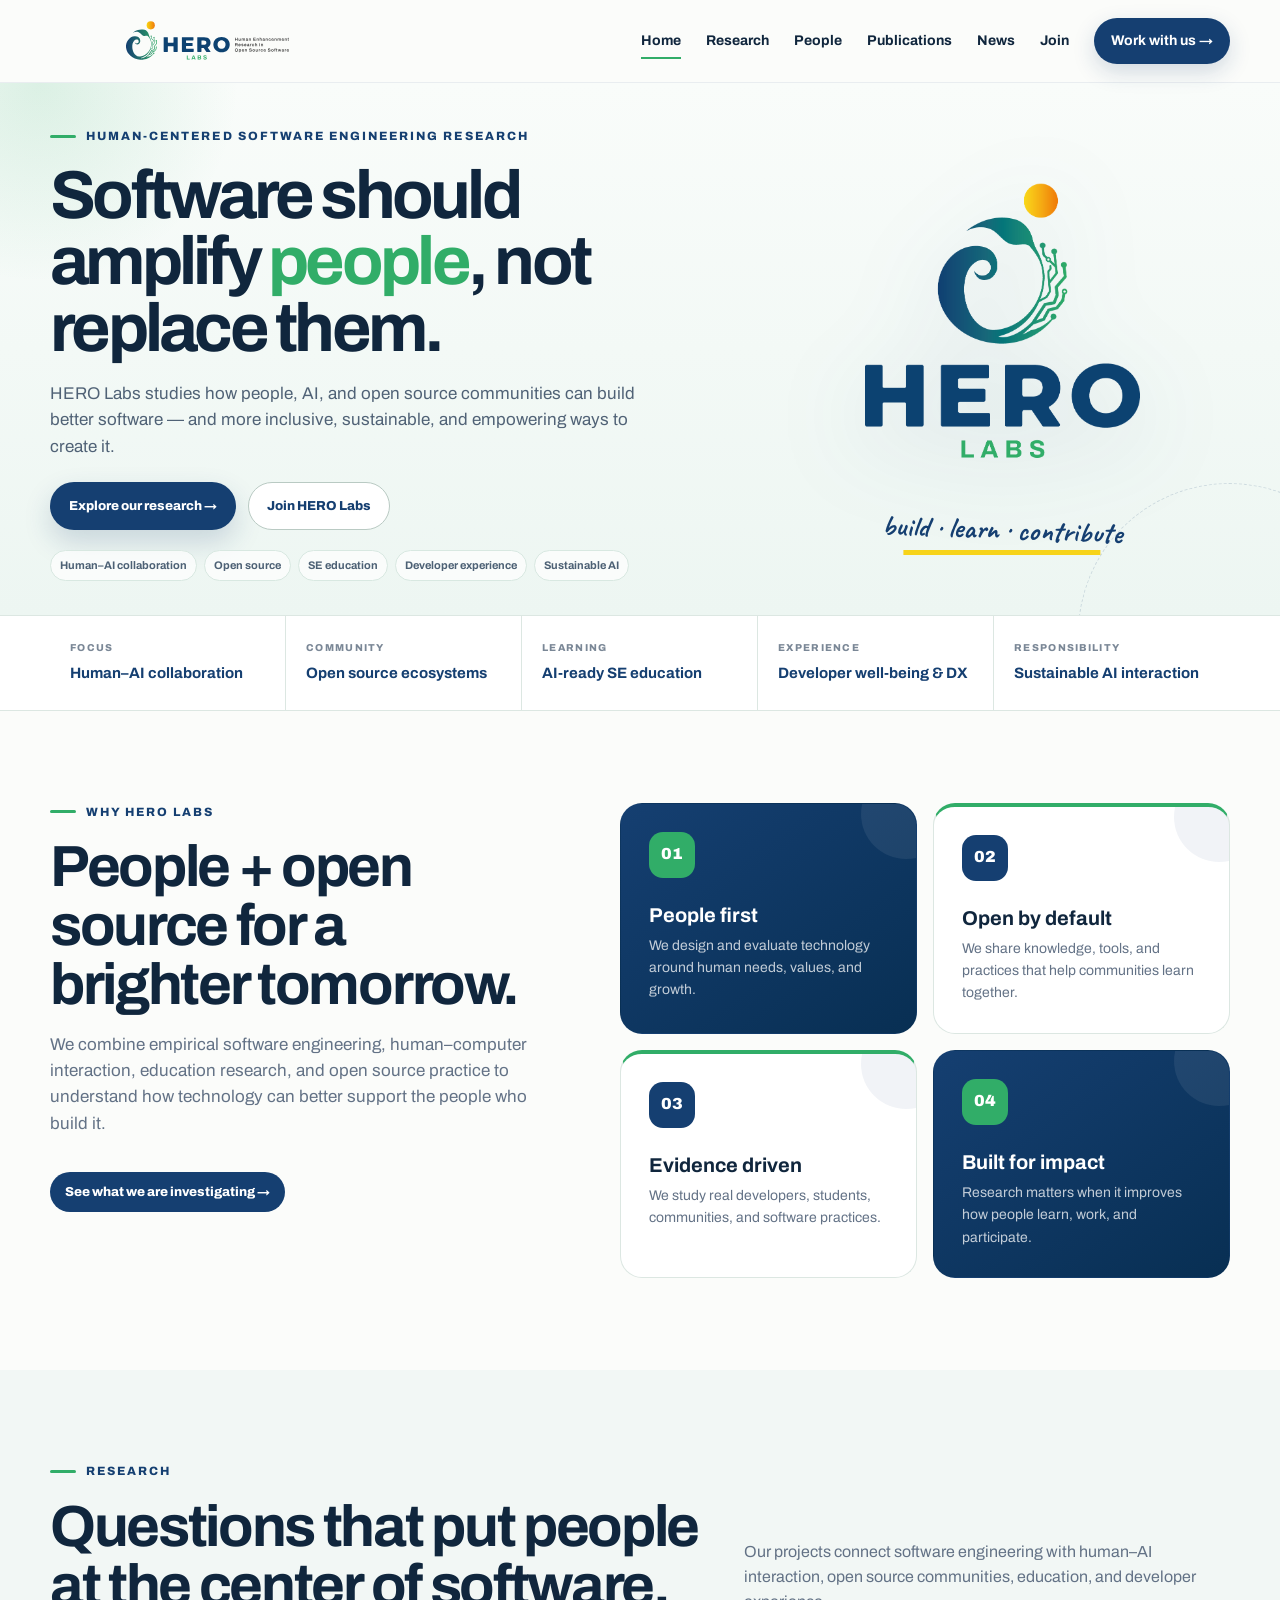
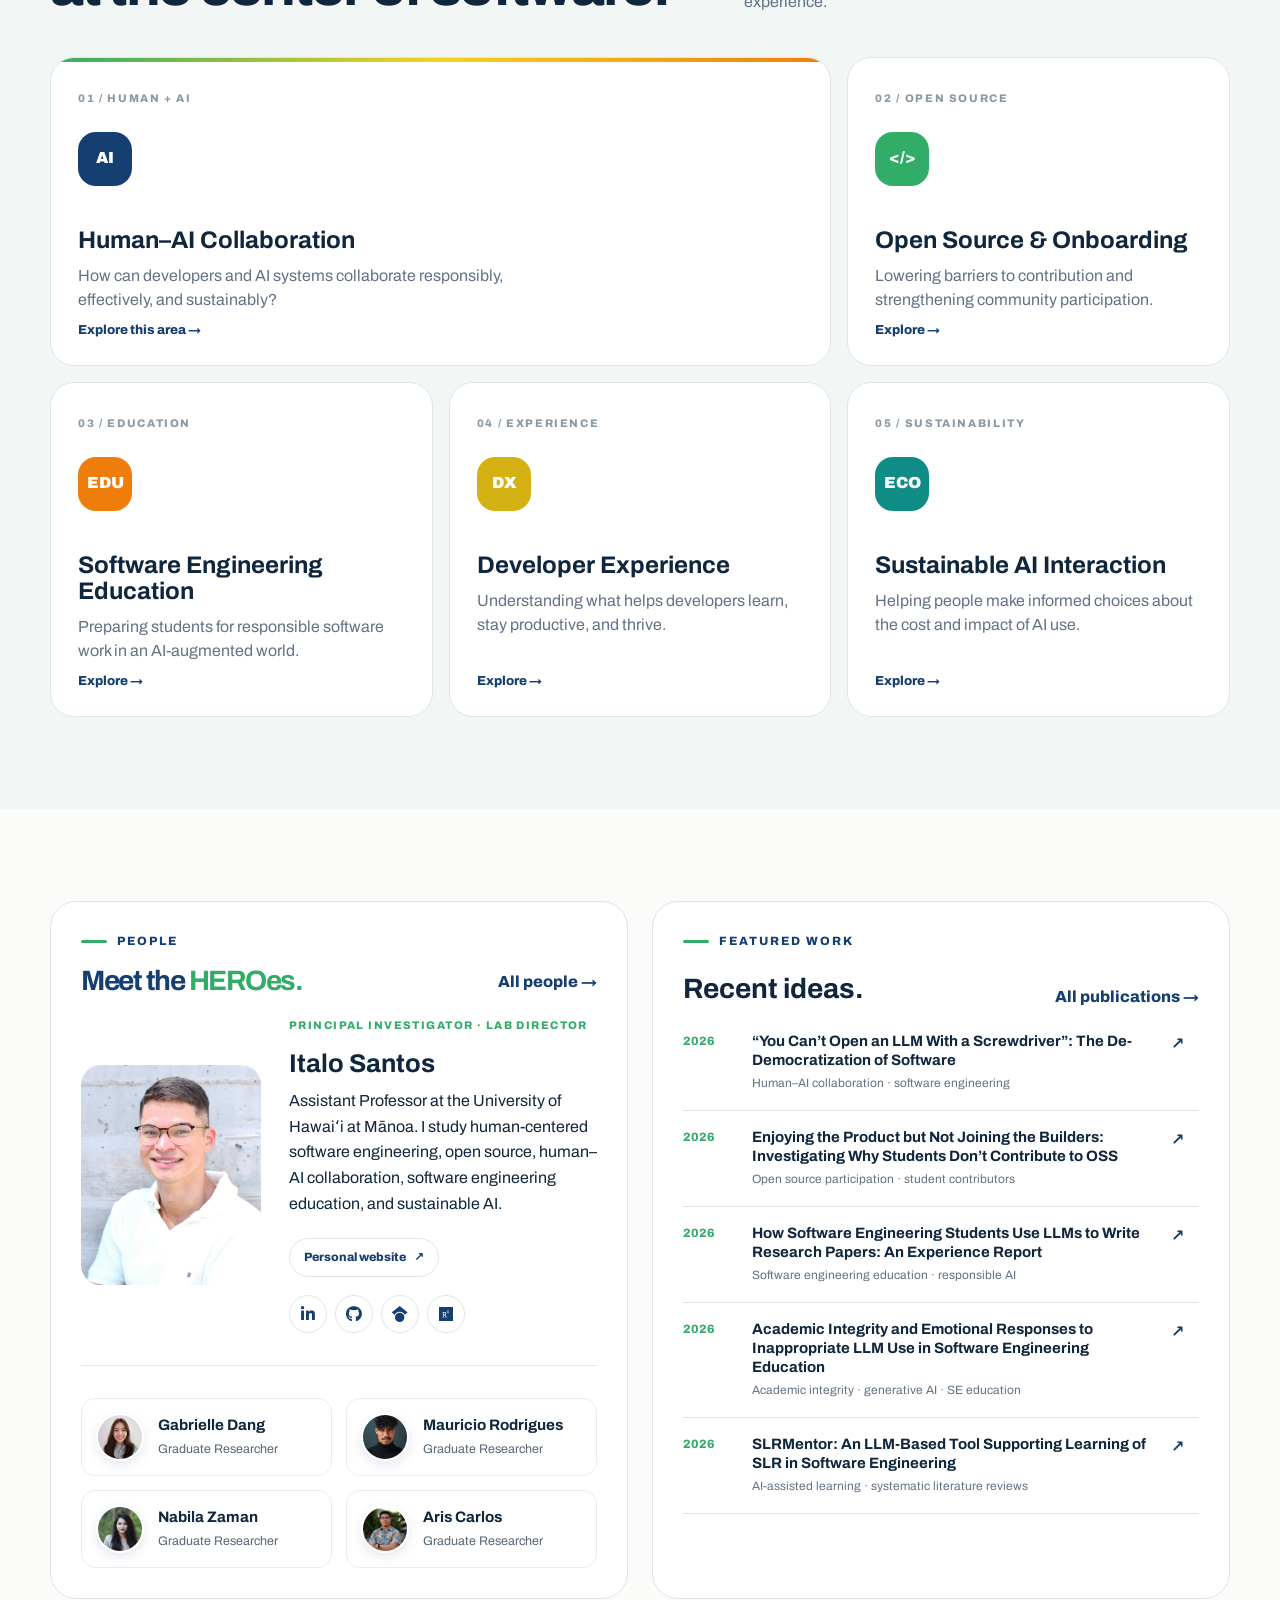
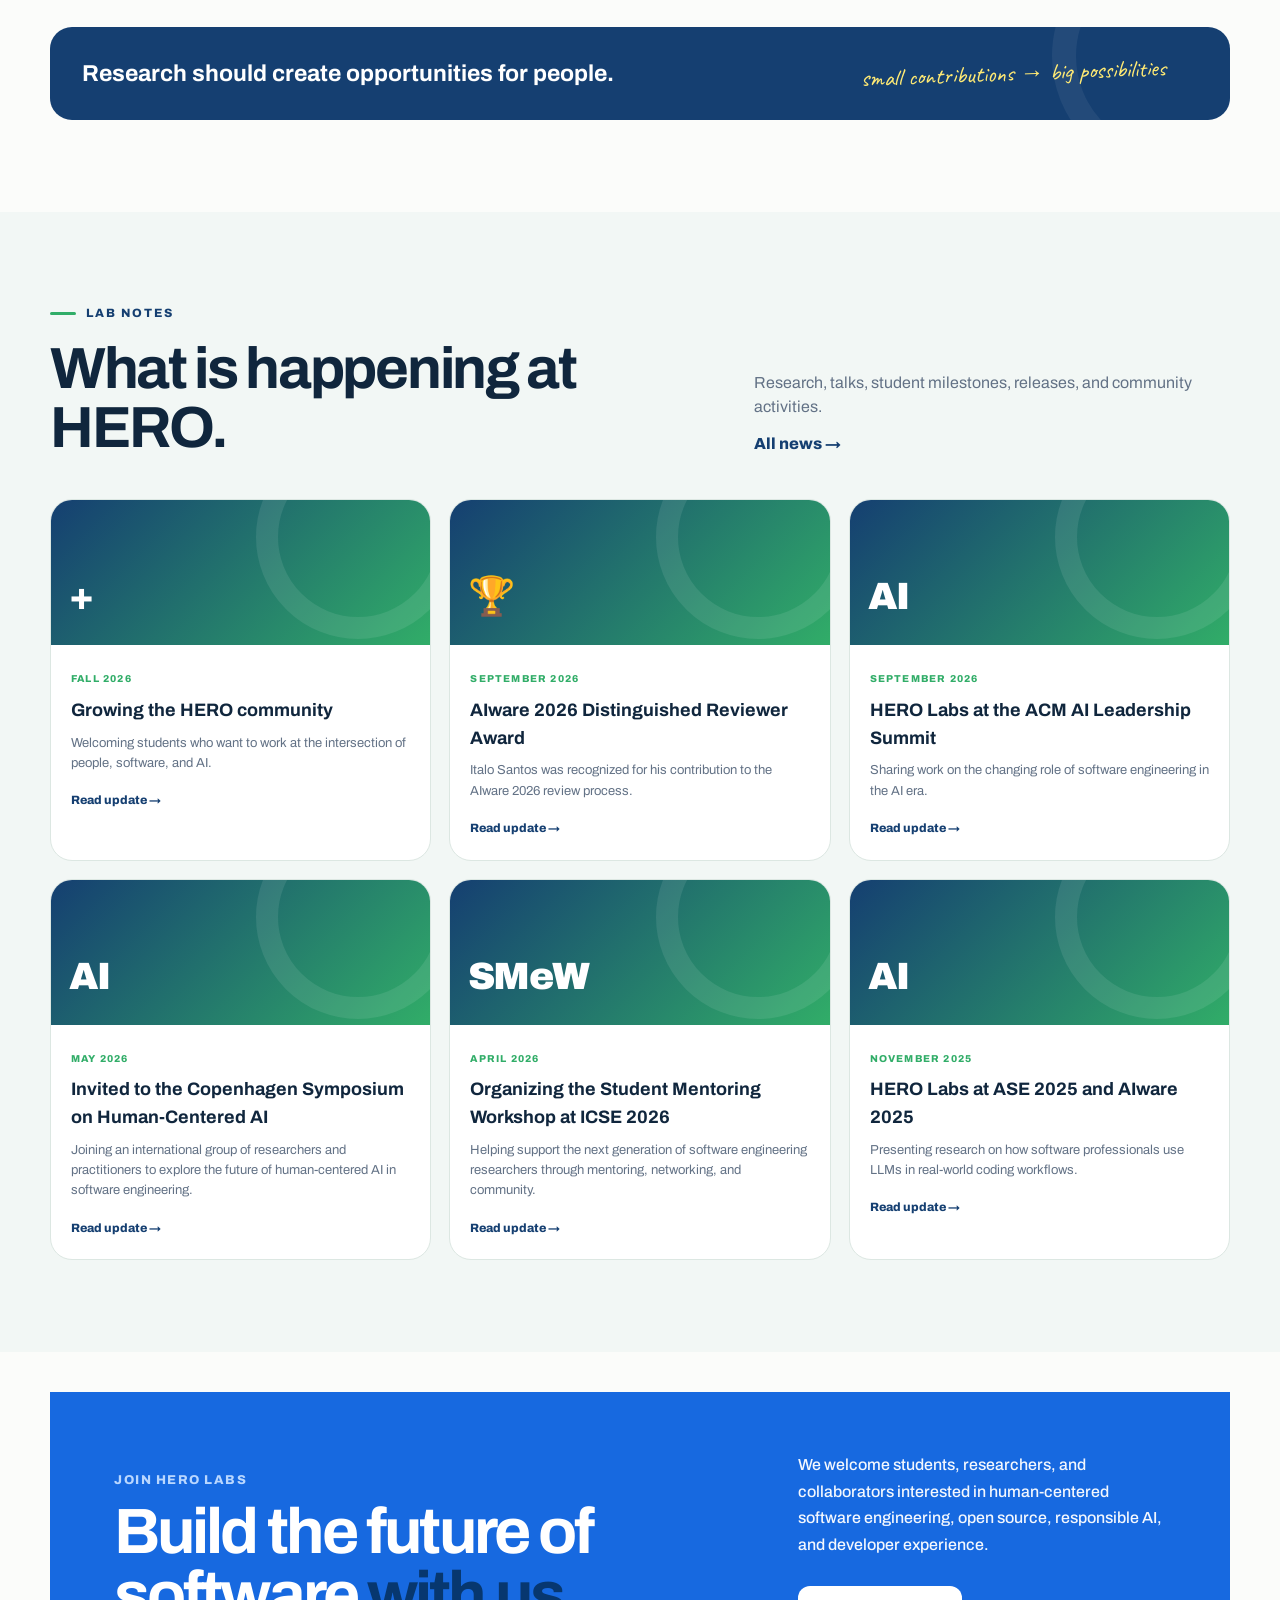
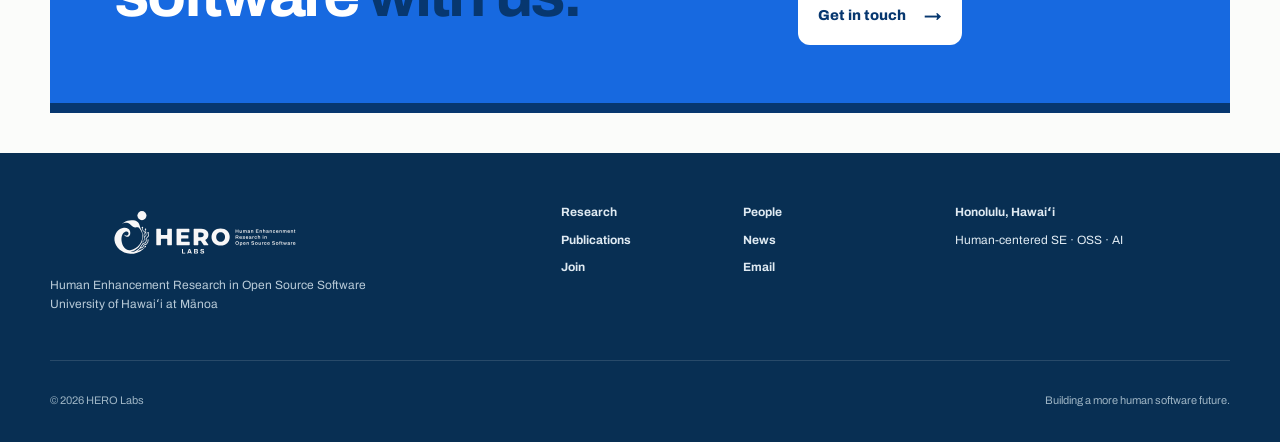
==== commit 47e2a131: "Change image source from italo.jpg to italo.jpeg" ====
--- a/index.html
+++ b/index.html
@@ -424,7 +424,7 @@
 
   <div class="pi-photo">
     <img
-      src="images/italo.jpg"
+      src="images/italo.jpeg"
       alt="Italo Santos"
     >
   </div>
@@ -1199,4 +1199,4 @@
 
     <script src="script.js"></script>
   </body>
-</html>+</html>
